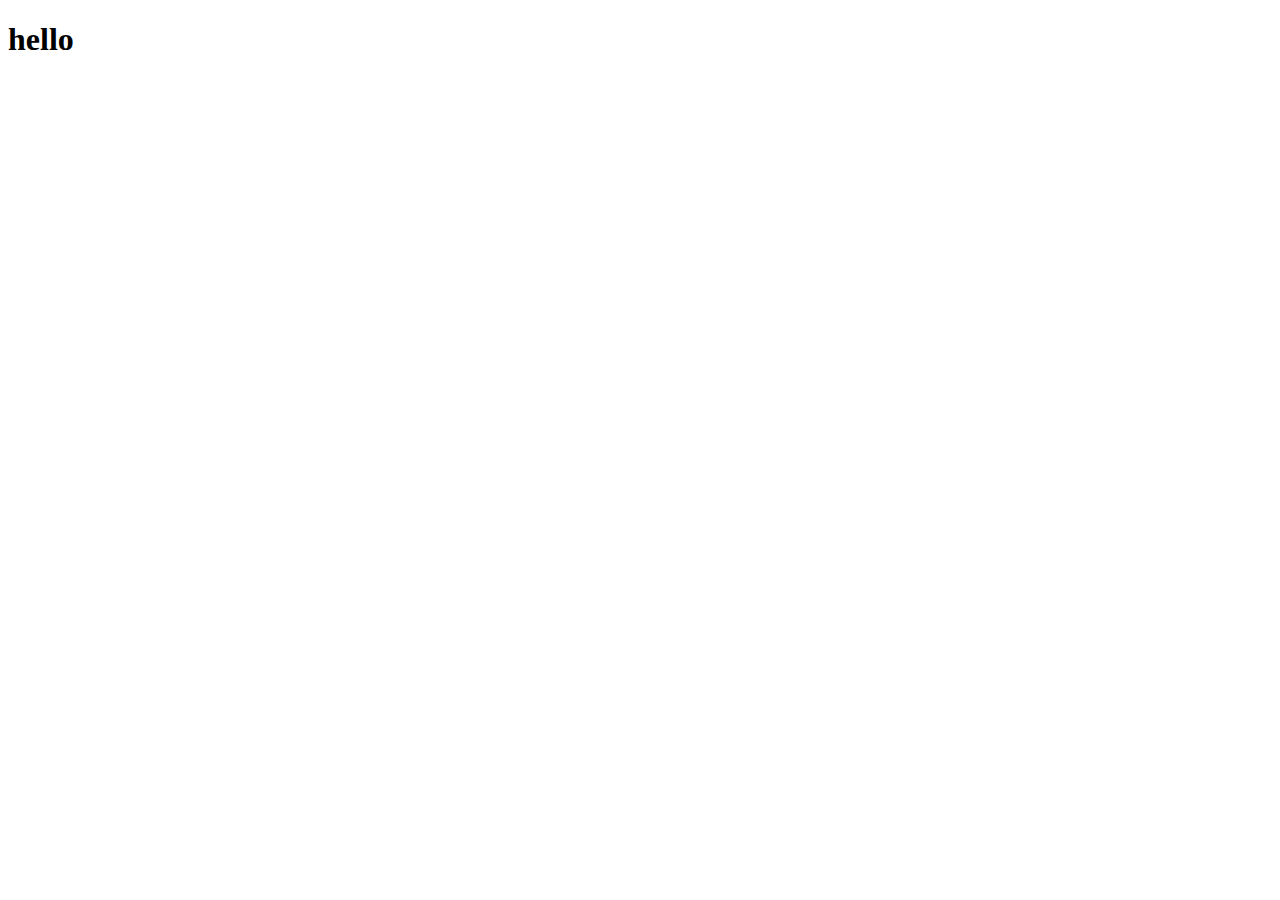
==== index.html @ 0a0ca062 "index html for assignment 1" ====
<!DOCTYPE html>
<html lang="en">
<head>
    <meta charset="UTF-8">
    <meta name="viewport" content="width=device-width, initial-scale=1.0">
    <title>Document</title>
</head>
<body>
    <h1>hello</h1>
</body>
</html>
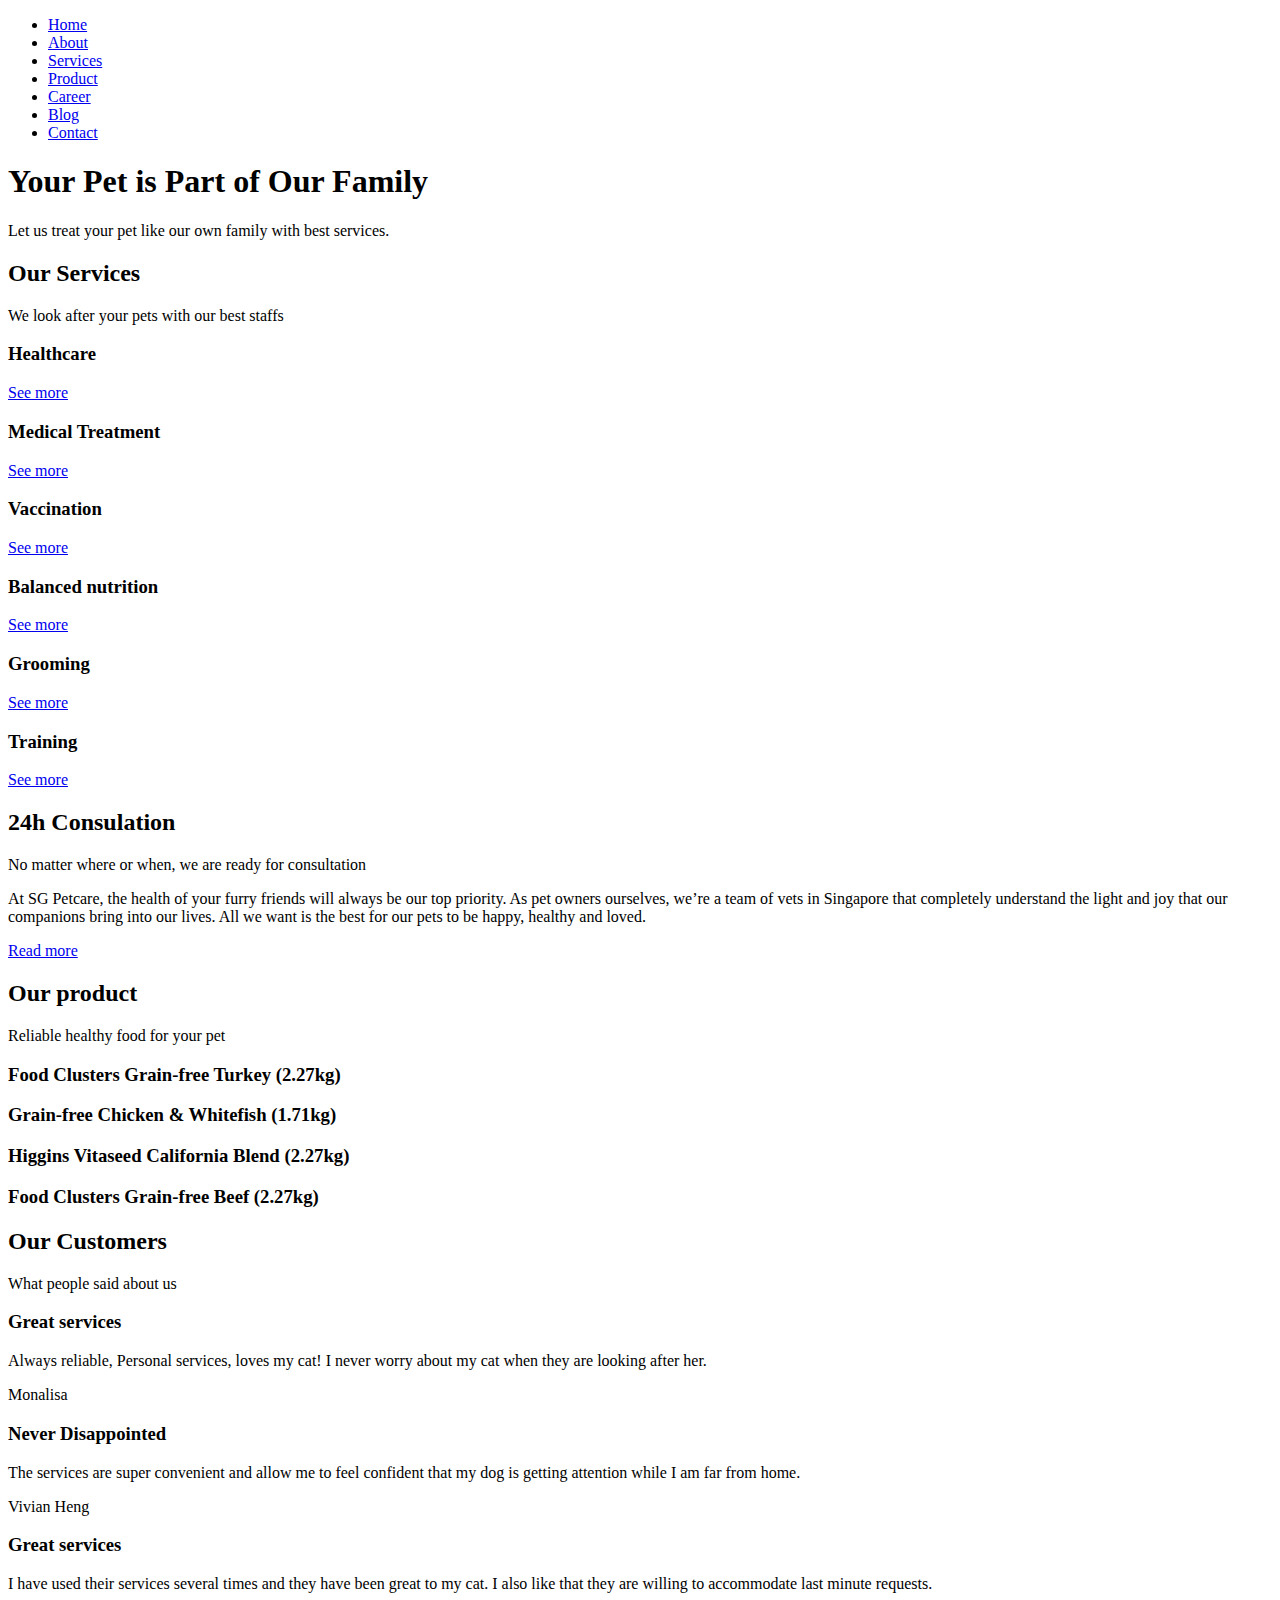
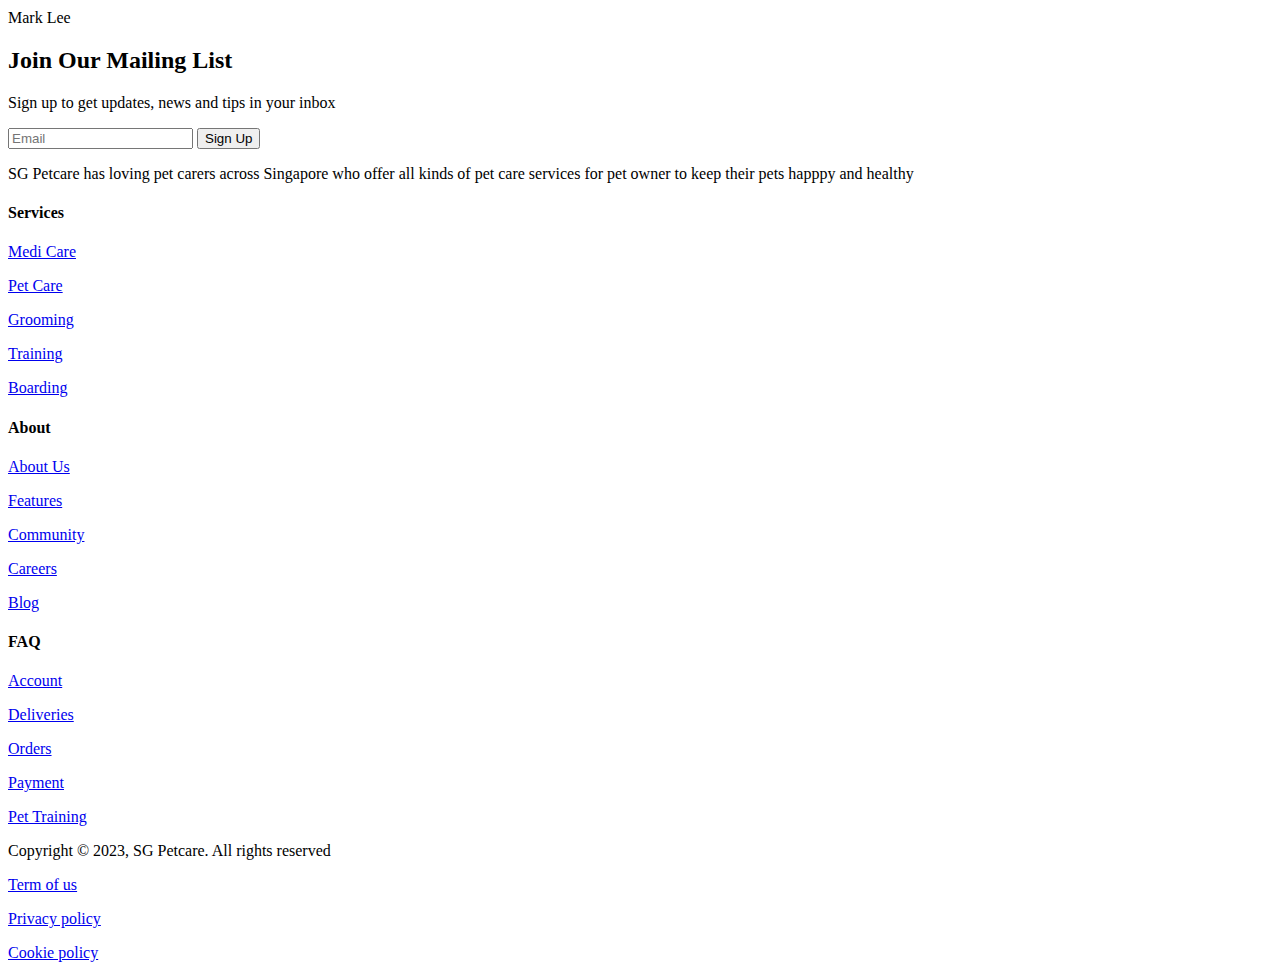
==== commit 3b0e594d: "update index page" ====
--- a/index.html
+++ b/index.html
@@ -4,8 +4,193 @@
     <meta charset="UTF-8">
     <meta name="viewport" content="width=device-width, initial-scale=1.0">
     <title>Document</title>
+    <link rel="stylesheet" href="style.css">
 </head>
 <body>
-    <h1>hello</h1>
+    <nav>
+        <ul>
+          <li><a href="index.html">Home</a></li>
+          <li><a href="#">About</a></li>
+          <li><a href="#">Services</a></li>
+          <li><a href="#">Product</a></li>
+          <li><a href="#">Career</a></li>
+          <li><a href="#">Blog</a></li>
+          <li><a href="#">Contact</a></li>
+        </ul>
+      </nav>
+
+      <!-- Banner Section -->
+      <section class="banner">
+        <h1>Your Pet is Part of Our Family</h1>
+        <p>Let us treat your pet like our own family with best services.</p>
+      </section>
+
+      <!-- Our Services section-->
+      <section class="services">
+        <div>
+            <h2>Our Services</h2>
+            <p>We look after your pets with our best staffs</p>
+        </div>
+
+        <div class="content">
+            <h3>Healthcare</h3>
+            <a href="#" class="button">See more</a>
+        </div>
+        <div class="content">
+            <h3>Medical Treatment</h3>
+            <a href="#" class="button">See more</a>
+        </div>
+        <div class="content">
+            <h3>Vaccination</h3>
+            <a href="#" class="button">See more</a>
+        </div>
+        <div class="content">
+            <h3>Balanced nutrition</h3>
+            <a href="#" class="button">See more</a>
+        </div>
+        <div class="content">
+            <h3>Grooming</h3>
+            <a href="#" class="button">See more</a>
+        </div>
+        <div class="content">
+            <h3>Training</h3>
+            <a href="#" class="button">See more</a>
+        </div>
+
+      </section>
+
+      <!-- 24h Consultation section -->
+      <section class="consultation">
+        <div>
+            <h2>24h Consulation</h2>
+            <p>No matter where or when, we are ready for consultation</p>
+            <p>At SG Petcare, the health of your furry friends will always 
+                be our top priority. As pet owners ourselves, we’re a team 
+                of vets in Singapore that completely understand the light 
+                and joy that our companions bring into our lives. All we 
+                want is the best for our pets to be happy, healthy and 
+                loved. 
+            </p>
+            <a href="#">Read more</a>
+        </div>
+        <div>
+            <!-- image -->
+        </div>
+
+      </section>
+
+      <!-- Our product section-->
+      <section class="product">
+        <div>
+            <h2>Our product</h2>
+            <p>Reliable healthy food for your pet</p>
+        </div>
+
+        <div class="content">
+            <h3>Food Clusters Grain-free Turkey (2.27kg)</h3>
+        </div>
+        <div class="content">
+            <h3>Grain-free Chicken & Whitefish (1.71kg)</h3>
+        </div>
+        <div class="content">
+            <h3>Higgins Vitaseed California Blend (2.27kg)</h3>
+        </div>
+        <div class="content">
+            <h3>Food Clusters Grain-free Beef (2.27kg)</h3>
+        </div>
+      </section>
+
+      <!-- our customer feedback section-->
+      <section class="customer">
+        <div>
+            <h2>Our Customers</h2>
+            <p>What people said about us</p>
+        </div>
+
+        <div class="content">
+            <h3>Great services</h3>
+            <p>
+                Always reliable, Personal services, loves my cat! I 
+                never worry about my cat when they are looking after 
+                her.
+            </p>
+            <p>Monalisa</p>
+        </div>
+        <div class="content">
+            <h3>Never Disappointed</h3>
+            <p>
+                The services are super convenient and allow me to feel 
+                confident that my dog is getting attention while I am 
+                far from home.
+            </p>
+            <p>Vivian Heng</p>
+        </div>
+        <div class="content">
+            <h3>Great services</h3>
+            <p>
+                I have used their services several times and they have 
+                been great to my cat. I also like that they are willing 
+                to accommodate last minute requests.
+            </p>
+            <p>Mark Lee</p>
+        </div>
+      </section>
+
+      <!-- join us section -->
+      <section class="joinus">
+        <h2>Join Our Mailing List</h2>
+        <p>Sign up to get updates, news and tips in your inbox</p>
+        <form action="">
+            <input type="email" id="email" name="email" placeholder="Email">
+            <input class="singup-btn" type="submit" value="Sign Up">
+        </form>
+      </section>
+
+
+      <!-- Footer -->
+      <footer>
+        <div>
+            <!-- logo img-->
+            <p>
+                SG Petcare has loving pet carers across Singapore who offer 
+                all kinds of pet care services for pet owner to keep their 
+                pets happpy and healthy
+            </p>
+        </div>
+
+        <div class="footer-menu">
+            <h4>Services</h4>
+            <p><a href="#">Medi Care</a></p>
+            <p><a href="#">Pet Care</a></p>
+            <p><a href="#">Grooming</a></p>
+            <p><a href="#">Training</a></p>
+            <p><a href="#">Boarding</a></p>
+        </div>
+        <div class="footer-menu">
+            <h4>About</h4>
+            <p><a href="#">About Us</a></p>
+            <p><a href="#">Features</a></p>
+            <p><a href="#">Community</a></p>
+            <p><a href="#">Careers</a></p>
+            <p><a href="#">Blog</a></p>
+        </div>
+        <div class="footer-menu">
+            <h4>FAQ</h4>
+            <p><a href="#">Account</a></p>
+            <p><a href="#">Deliveries</a></p>
+            <p><a href="#">Orders</a></p>
+            <p><a href="#">Payment</a></p>
+            <p><a href="#">Pet Training</a></p>
+        </div>
+
+        <div class="copyright">
+            <p>Copyright © 2023, SG Petcare. All rights reserved</p>
+            <div class="policy">
+              <p><a href="#">Term of us</a></p>
+              <p><a href="#">Privacy policy</a></p>
+              <p><a href="#">Cookie policy</a></p>
+            </div>
+          </div>
+      </footer>
 </body>
 </html>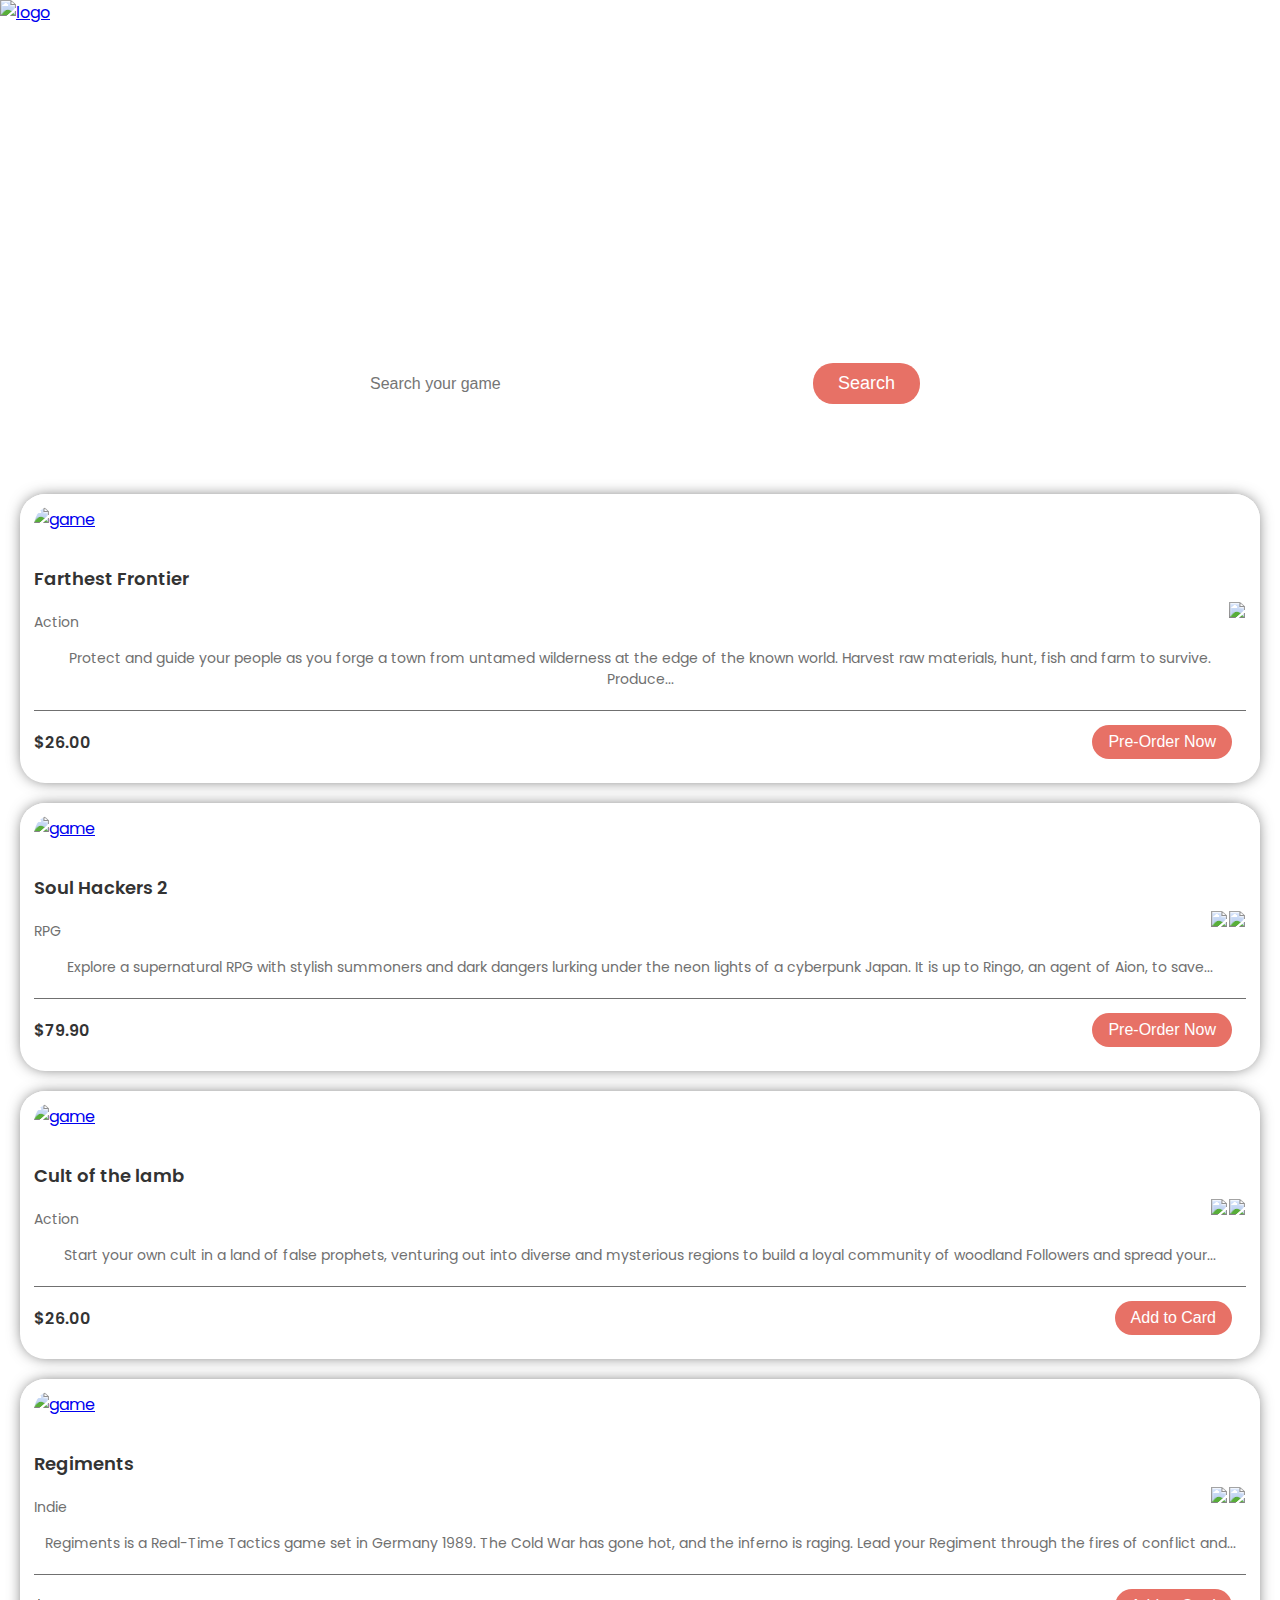
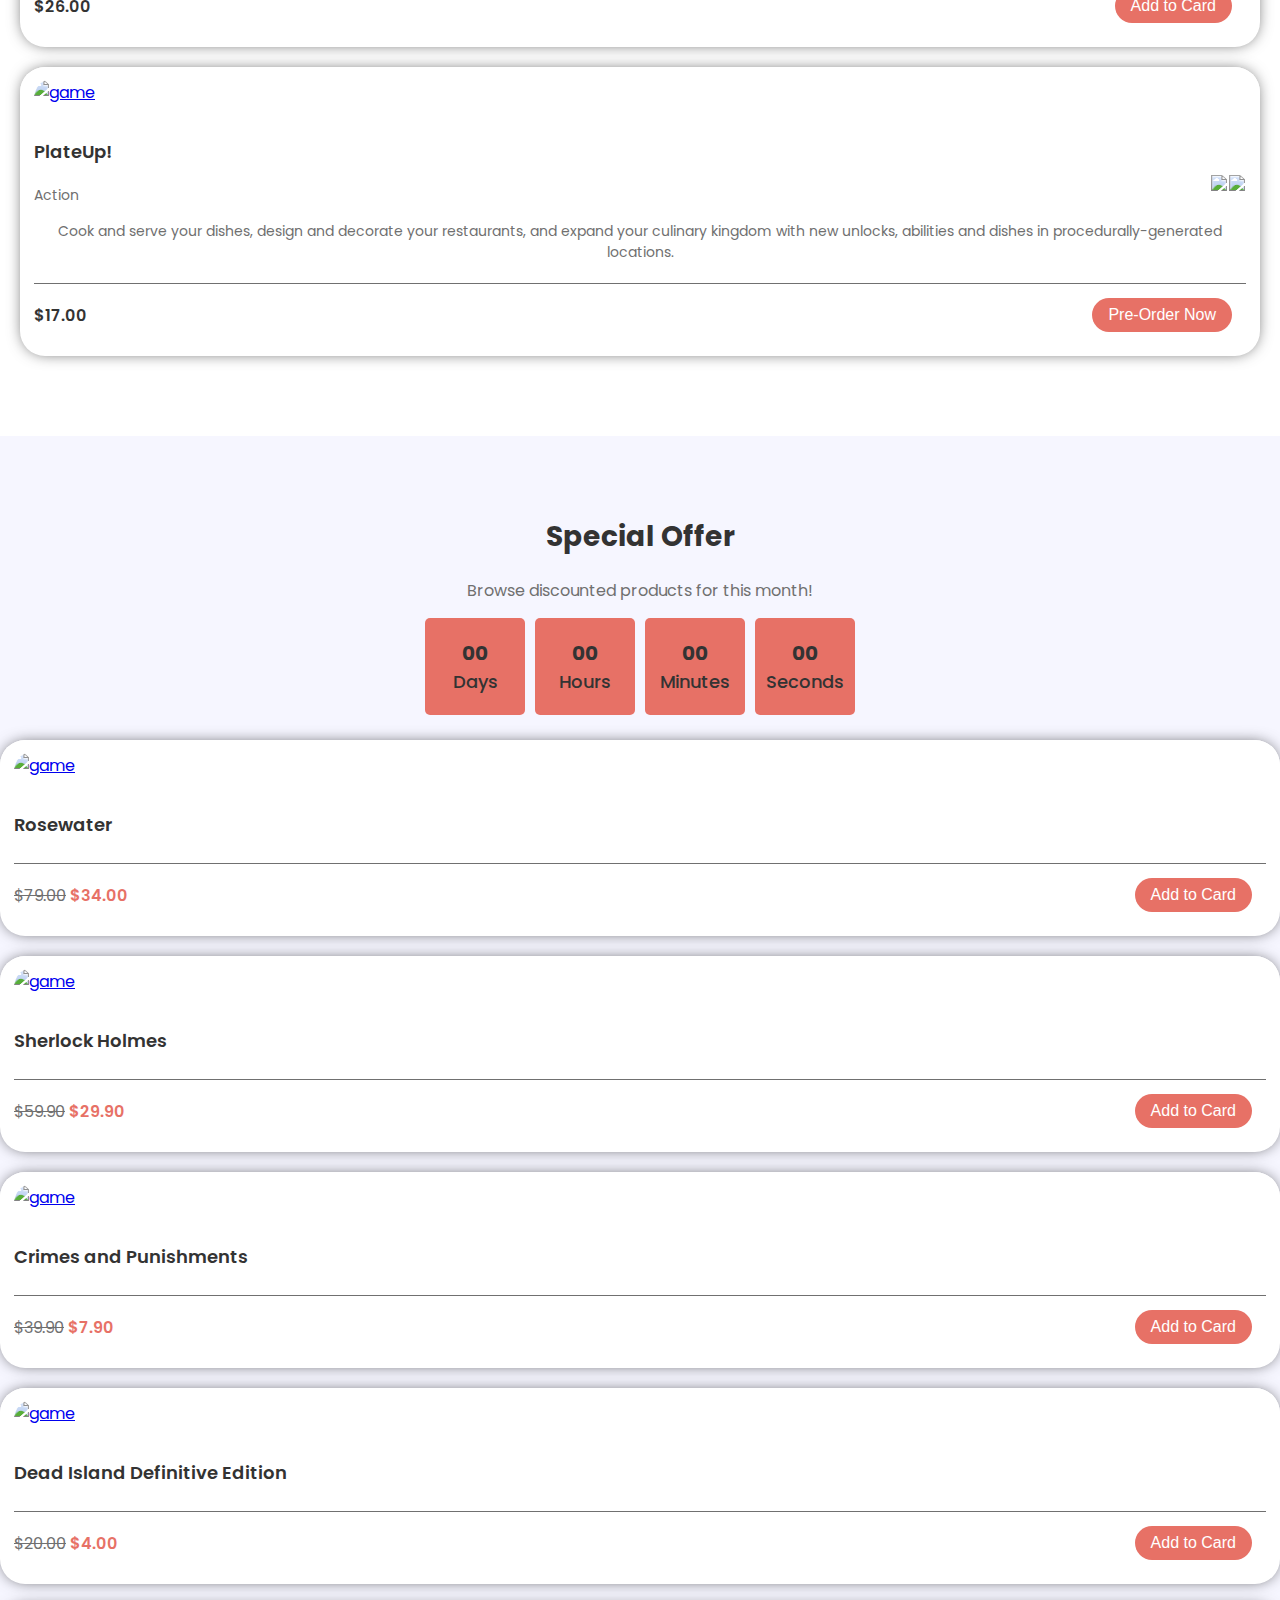
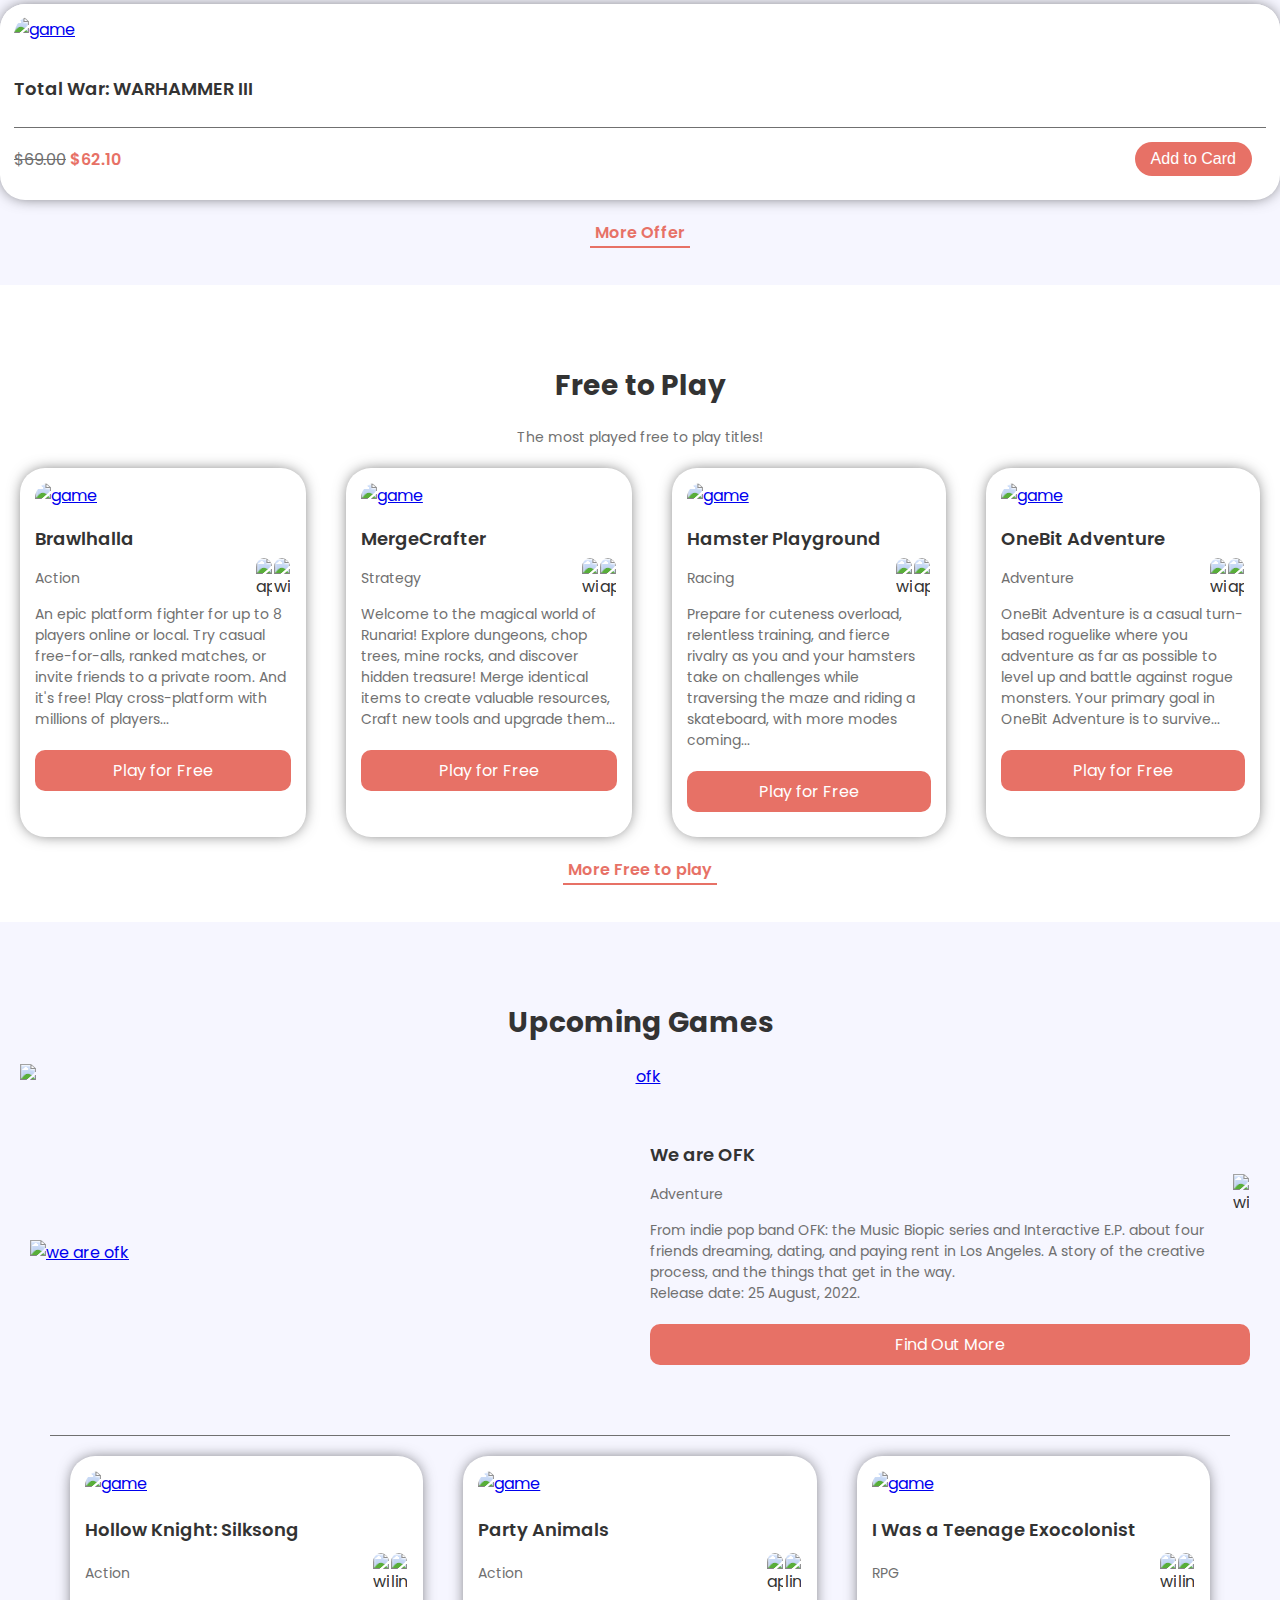
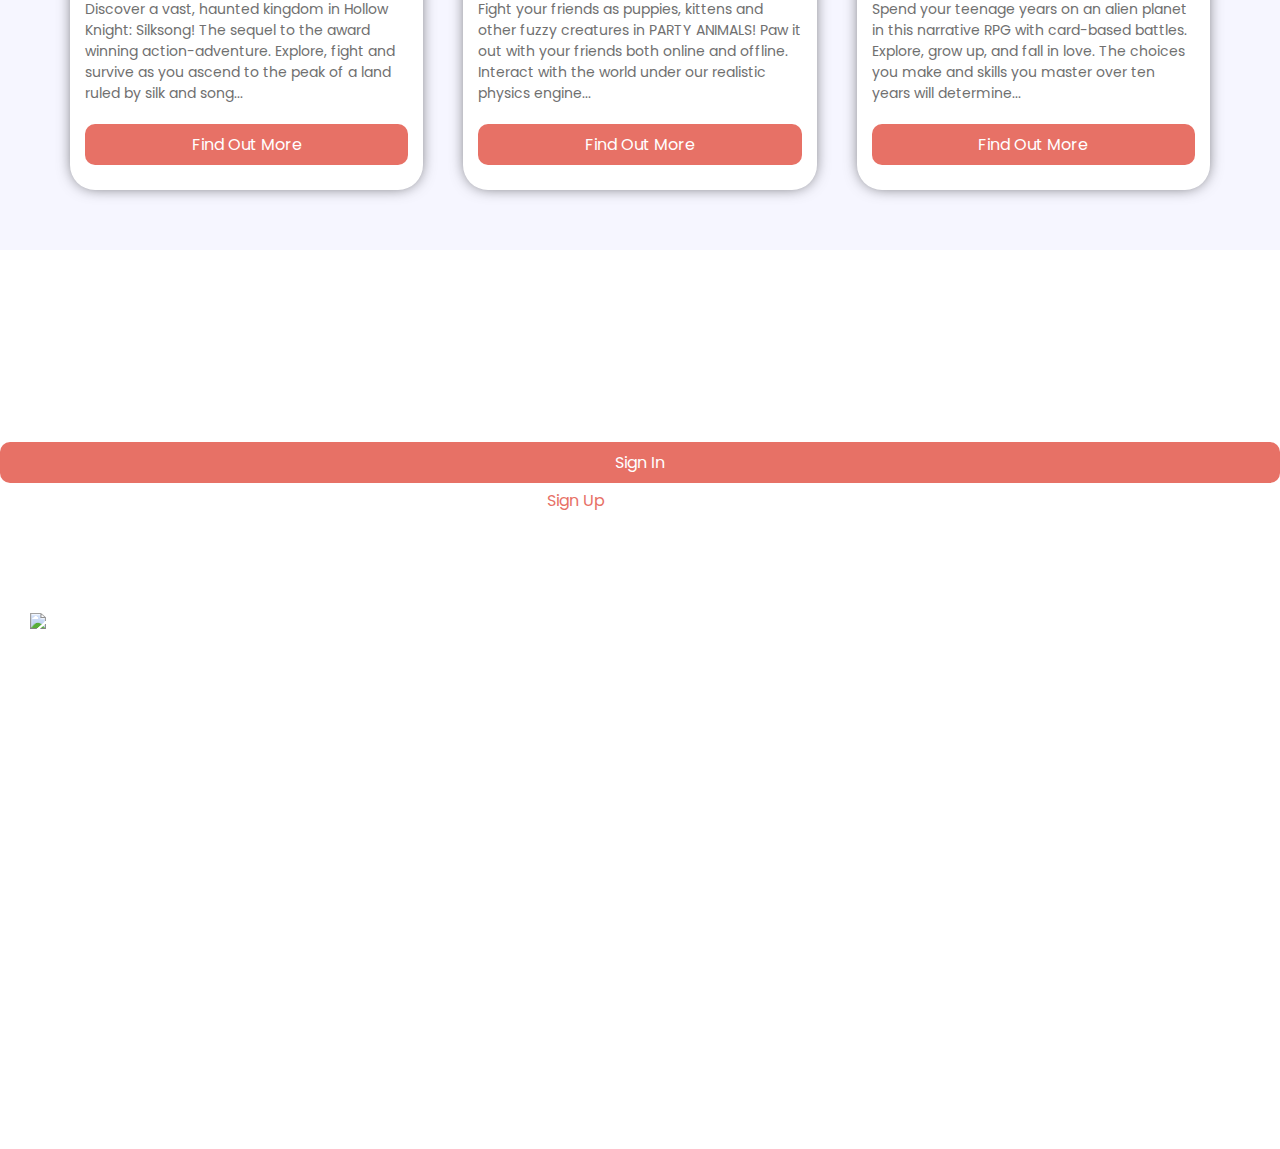
==== commit 39e900b9: "update index page and css" ====
--- a/index.html
+++ b/index.html
@@ -3,194 +3,750 @@
 <head>
     <meta charset="UTF-8">
     <meta name="viewport" content="width=device-width, initial-scale=1.0">
-    <title>Document</title>
-    <link rel="stylesheet" href="style.css">
+    <title>Gamezone</title>
+
+    <!-- Css link -->
+    <link rel="stylesheet" href="css/style.css">
+
+    <!-- FA-BRANDS -->
+    <link
+      rel="stylesheet"
+      href="https://cdnjs.cloudflare.com/ajax/libs/font-awesome/6.1.2/css/all.min.css"
+      integrity="sha512-1sCRPdkRXhBV2PBLUdRb4tMg1w2YPf37qatUFeS7zlBy7jJI8Lf4VHwWfZZfpXtYSLy85pkm9GaYVYMfw5BC1A=="
+      crossorigin="anonymous"
+      referrerpolicy="no-referrer"
+    />
+
+    <!--GOOGLE FONT-->
+    <link rel="preconnect" href="https://fonts.googleapis.com" />
+    <link rel="preconnect" href="https://fonts.gstatic.com" crossorigin />
+    <link
+      href="https://fonts.googleapis.com/css2?family=Poppins:wght@400;600&display=swap"
+      rel="stylesheet"
+    />
+
 </head>
 <body>
-    <nav>
-        <ul>
-          <li><a href="index.html">Home</a></li>
-          <li><a href="#">About</a></li>
-          <li><a href="#">Services</a></li>
-          <li><a href="#">Product</a></li>
-          <li><a href="#">Career</a></li>
-          <li><a href="#">Blog</a></li>
-          <li><a href="#">Contact</a></li>
-        </ul>
+    <header>
+      <nav class="navbar">
+        <div class="content">
+          <div class="logo">
+            <a href="index.html"
+              ><img src="images/logo/logo.png" alt="logo"/>
+            </a>
+          </div>
+          <ul class="menu-list">
+            <div class="icon cancel-btn">
+              <i class="fa fa-times"></i>
+            </div>
+            <li><a href="index.html">Home</a></li>
+            <li><a href="new.html">New & Noteworthy</a></li>
+            <li><a href="games.html">Games</a></li>
+            <li><a href="support.html">Support</a></li>
+            <li><a href="#" class="sign" id="sign">Sign In</a></li>
+          </ul>
+          <div class="icon menu-btn">
+            <i class="fa fa-bars"></i>
+          </div>
+        </div>
       </nav>
-
-      <!-- Banner Section -->
+    </header>
+
+    <main>
+      <!-- banner -->
       <section class="banner">
-        <h1>Your Pet is Part of Our Family</h1>
-        <p>Let us treat your pet like our own family with best services.</p>
+        <div class="banner-title">
+          <h1>What you would like to play?</h1>
+          <p>An online game store aims to make it easy for gamers.</p>
+          <p>Is always up to date in the world of gaming.</p>
+        </div>
+        <div class="search">
+          <form
+            action="https://www.google.com/search"
+            method="get"
+            class="search-bar"
+          >
+            <input
+              type="text"
+              name="search"
+              placeholder="Search your game"
+            /><button class="search-btn" type="submit">Search</button>
+          </form>
+        </div>
+
+        <!-- banner slider -->
+        <div class="slider">
+          <div class="slide-container swiper">
+            <div class="slide-content">
+              <div class="card-wrapper swiper-wrapper">
+                <!--slider1-->
+                <div class="card swiper-slide">
+                  <div class="image-content">
+                    <span class="overlay"></span>
+
+                    <div class="card-image">
+                      <a href="images/top/1.jpg"
+                        ><img
+                          src="images/top_saler/farthest.jpg"
+                          alt="game"
+                          class="card-img"
+                      /></a>
+                    </div>
+                  </div>
+
+                  <div class="card-content">
+                    <h2 class="name"><a href="#">Farthest Frontier</a></h2>
+                    <div class="description">
+                      <div class="categories">
+                        <p><a href="#">Action</a></p>
+                        <div class="system">
+                          <img src="images/system/windows.png" alt="windows" />
+                        </div>
+                      </div>
+
+                      <p>
+                        Protect and guide your people as you forge a town from
+                        untamed wilderness at the edge of the known world.
+                        Harvest raw materials, hunt, fish and farm to survive.
+                        Produce...
+                      </p>
+                    </div>
+                    <div class="price">
+                      <p>$26.00</p>
+                      <button class="button">Pre-Order Now</button>
+                    </div>
+                  </div>
+                </div>
+                <!--slider2-->
+                <div class="card swiper-slide">
+                  <div class="image-content">
+                    <span class="overlay"></span>
+
+                    <div class="card-image">
+                      <a href="images/top/2.jpg"
+                        ><img
+                          src="images/top_saler/soulhackers2.jpg"
+                          alt="game"
+                          class="card-img"
+                      /></a>
+                    </div>
+                  </div>
+
+                  <div class="card-content">
+                    <h2 class="name"><a href="#">Soul Hackers 2</a></h2>
+
+                    <div class="description">
+                      <div class="categories">
+                        <p><a href="#">RPG</a></p>
+                        <div class="system">
+                          <img src="images/system/windows.png" alt="windows" />
+                          <img src="images/system/linux.png" alt="linux" />
+                        </div>
+                      </div>
+
+                      <p>
+                        Explore a supernatural RPG with stylish summoners and
+                        dark dangers lurking under the neon lights of a
+                        cyberpunk Japan. It is up to Ringo, an agent of Aion, to
+                        save...
+                      </p>
+                    </div>
+                    <div class="price">
+                      <p>$79.90</p>
+                      <button class="button">Pre-Order Now</button>
+                    </div>
+                  </div>
+                </div>
+                <!--slider3-->
+                <div class="card swiper-slide">
+                  <div class="image-content">
+                    <span class="overlay"></span>
+
+                    <div class="card-image">
+                      <a href="images/top/3.jpg"
+                        ><img
+                          src="images/top_saler/cultofthelamb.jpg"
+                          alt="game"
+                          class="card-img"
+                      /></a>
+                    </div>
+                  </div>
+
+                  <div class="card-content">
+                    <h2 class="name"><a href="#">Cult of the lamb</a></h2>
+
+                    <div class="description">
+                      <div class="categories">
+                        <p><a href="#">Action</a></p>
+                        <div class="system">
+                          <img src="images/system/apple.png" alt="apple" />
+                          <img src="images/system/windows.png" alt="windows" />
+                        </div>
+                      </div>
+
+                      <p>
+                        Start your own cult in a land of false prophets,
+                        venturing out into diverse and mysterious regions to
+                        build a loyal community of woodland Followers and spread
+                        your...
+                      </p>
+                    </div>
+                    <div class="price">
+                      <p>$26.00</p>
+                      <button class="button">Add to Card</button>
+                    </div>
+                  </div>
+                </div>
+                <!--slider4-->
+                <div class="card swiper-slide">
+                  <div class="image-content">
+                    <span class="overlay"></span>
+
+                    <div class="card-image">
+                      <a href="images/top/4.jpg"
+                        ><img
+                          src="images/top_saler/regiments.jpg"
+                          alt="game"
+                          class="card-img"
+                      /></a>
+                    </div>
+                  </div>
+
+                  <div class="card-content">
+                    <h2 class="name"><a href="#">Regiments</a>R</h2>
+
+                    <div class="description">
+                      <div class="categories">
+                        <p><a href="#">Indie</a></p>
+                        <div class="system">
+                          <img src="images/system/windows.png" alt="windows" />
+                          <img src="images/system/linux.png" alt="linux" />
+                        </div>
+                      </div>
+
+                      <p>
+                        Regiments is a Real-Time Tactics game set in Germany
+                        1989. The Cold War has gone hot, and the inferno is
+                        raging. Lead your Regiment through the fires of conflict
+                        and...
+                      </p>
+                    </div>
+                    <div class="price">
+                      <p>$26.00</p>
+                      <button class="button">Add to Card</button>
+                    </div>
+                  </div>
+                </div>
+                <!--slider5-->
+                <div class="card swiper-slide">
+                  <div class="image-content">
+                    <span class="overlay"></span>
+
+                    <div class="card-image">
+                      <a href="images/top/5.jpg"
+                        ><img
+                          src="images/top_saler/plateup.jpg"
+                          alt="game"
+                          class="card-img"
+                      /></a>
+                    </div>
+                  </div>
+
+                  <div class="card-content">
+                    <h2 class="name"><a href="#">PlateUp!</a></h2>
+
+                    <div class="description">
+                      <div class="categories">
+                        <p><a href="#">Action</a></p>
+                        <div class="system">
+                          <img src="images/system/apple.png" alt="apple" />
+                          <img src="images/system/windows.png" alt="windows" />
+                        </div>
+                      </div>
+
+                      <p>
+                        Cook and serve your dishes, design and decorate your
+                        restaurants, and expand your culinary kingdom with new
+                        unlocks, abilities and dishes in procedurally-generated
+                        locations.
+                      </p>
+                    </div>
+                    <div class="price">
+                      <p>$17.00</p>
+                      <button class="button">Pre-Order Now</button>
+                    </div>
+                  </div>
+                </div>
+              </div>
+            </div>
+            <div class="swiper-pagination"></div>
+          </div>
+        </div>
       </section>
-
-      <!-- Our Services section-->
-      <section class="services">
-        <div>
-            <h2>Our Services</h2>
-            <p>We look after your pets with our best staffs</p>
-        </div>
-
-        <div class="content">
-            <h3>Healthcare</h3>
-            <a href="#" class="button">See more</a>
-        </div>
-        <div class="content">
-            <h3>Medical Treatment</h3>
-            <a href="#" class="button">See more</a>
-        </div>
-        <div class="content">
-            <h3>Vaccination</h3>
-            <a href="#" class="button">See more</a>
-        </div>
-        <div class="content">
-            <h3>Balanced nutrition</h3>
-            <a href="#" class="button">See more</a>
-        </div>
-        <div class="content">
-            <h3>Grooming</h3>
-            <a href="#" class="button">See more</a>
-        </div>
-        <div class="content">
-            <h3>Training</h3>
-            <a href="#" class="button">See more</a>
-        </div>
-
+      <!-- offer section -->
+      <section class="offer">
+        <div class="offer-title">
+          <h2>Special Offer</h2>
+          <p>Browse discounted products for this month!</p>
+        </div>
+
+        <!--countdown-->
+        <div class="countdown-timer">
+          <div class="timer-item">
+            <div class="days">
+              <h3>00</h3>
+              <span>Days</span>
+            </div>
+          </div>
+          <div class="timer-item">
+            <div class="hours">
+              <h3>00</h3>
+              <span>Hours</span>
+            </div>
+          </div>
+          <div class="timer-item">
+            <div class="minutes">
+              <h3>00</h3>
+              <span>Minutes</span>
+            </div>
+          </div>
+          <div class="timer-item">
+            <div class="seconds">
+              <h3>00</h3>
+              <span>Seconds</span>
+            </div>
+          </div>
+        </div>
+
+        <!-- offer slider -->
+        <div class="offer-slider">
+          <div class="slide-container swiper">
+            <div class="slide-content">
+              <div class="card-wrapper swiper-wrapper">
+                <!--card1-->
+                <div class="card swiper-slide">
+                  <div class="image-content">
+                    <span class="overlay"></span>
+
+                    <div class="card-image">
+                      <a href="images/offer/rosewater.jpg"
+                        ><img
+                          src="images/offer/rosewater.jpg"
+                          alt="game"
+                          class="card-img"
+                      /></a>
+                    </div>
+                  </div>
+
+                  <div class="card-content">
+                    <h2 class="name">
+                      <a href="#">Rosewater</a>
+                    </h2>
+
+                    <div class="price">
+                      <p class="offer-p"><a>$79.00</a> $34.00</p>
+                      <button class="button">Add to Card</button>
+                    </div>
+                  </div>
+                </div>
+                <!-- offer card 2 -->
+                <div class="card swiper-slide">
+                  <div class="image-content">
+                    <span class="overlay"></span>
+
+                    <div class="card-image">
+                      <a href="images/offer/theawakened.jpg"
+                        ><img
+                          src="images/offer/theawakened.jpg"
+                          alt="game"
+                          class="card-img"
+                      /></a>
+                    </div>
+                  </div>
+
+                  <div class="card-content">
+                    <h2 class="name"><a href="#">Sherlock Holmes</a></h2>
+
+                    <div class="price">
+                      <p class="offer-p"><a>$59.90</a> $29.90</p>
+                      <button class="button">Add to Card</button>
+                    </div>
+                  </div>
+                </div>
+
+                <!--card3-->
+                <div class="card swiper-slide">
+                  <div class="image-content">
+                    <span class="overlay"></span>
+
+                    <div class="card-image">
+                      <a href="images/offer/crimes.jpg"
+                        ><img
+                          src="images/offer/crimes.jpg"
+                          alt="game"
+                          class="card-img"
+                      /></a>
+                    </div>
+                  </div>
+
+                  <div class="card-content">
+                    <h2 class="name"><a href="#">Crimes and Punishments</a></h2>
+
+                    <div class="price">
+                      <p class="offer-p"><a>$39.90</a> $7.90</p>
+                      <button class="button">Add to Card</button>
+                    </div>
+                  </div>
+                </div>
+                <!--card4-->
+                <div class="card swiper-slide">
+                  <div class="image-content">
+                    <span class="overlay"></span>
+
+                    <div class="card-image">
+                      <a href="images/offer/deadisland.jpg"
+                        ><img
+                          src="images/offer/deadisland.jpg"
+                          alt="game"
+                          class="card-img"
+                      /></a>
+                    </div>
+                  </div>
+
+                  <div class="card-content">
+                    <h2 class="name">
+                      <a href="#">Dead Island Definitive Edition</a>
+                    </h2>
+
+                    <div class="price">
+                      <p class="offer-p"><a>$20.00</a> $4.00</p>
+                      <button class="button">Add to Card</button>
+                    </div>
+                  </div>
+                </div>
+                <!--card5-->
+                <div class="card swiper-slide">
+                  <div class="image-content">
+                    <span class="overlay"></span>
+
+                    <div class="card-image">
+                      <a href="images/offer/warhammer.jpg"
+                        ><img
+                          src="images/offer/warhammer.jpg"
+                          alt="game"
+                          class="card-img"
+                      /></a>
+                    </div>
+                  </div>
+
+                  <div class="card-content">
+                    <h2 class="name">
+                      <a href="#">Total War: WARHAMMER III</a>
+                    </h2>
+
+                    <div class="price">
+                      <p class="offer-p"><a>$69.00</a> $62.10</p>
+                      <button class="button">Add to Card</button>
+                    </div>
+                  </div>
+                </div>
+              </div>
+              <div class="swiper-navBtn swiper-button-next"></div>
+              <div class="swiper-navBtn swiper-button-prev"></div>
+            </div>
+          </div>
+        </div>
+
+        <div class="more">
+          <a href="#">More Offer</a>
+        </div>
       </section>
 
-      <!-- 24h Consultation section -->
-      <section class="consultation">
-        <div>
-            <h2>24h Consulation</h2>
-            <p>No matter where or when, we are ready for consultation</p>
-            <p>At SG Petcare, the health of your furry friends will always 
-                be our top priority. As pet owners ourselves, we’re a team 
-                of vets in Singapore that completely understand the light 
-                and joy that our companions bring into our lives. All we 
-                want is the best for our pets to be happy, healthy and 
-                loved. 
+      <!-- free section -->
+      <section class="free">
+        <div class="free-title">
+          <h2>Free to Play</h2>
+          <p>The most played free to play titles!</p>
+        </div>
+        <div class="free-r">
+          <div class="free-row">
+            <!-- free col1 -->
+            <div class="free-col">
+              <a href="images/free_games/brawlhalla.jpg"
+                ><img src="images/free_games/brawlhalla.jpg" alt="game"
+              /></a>
+              <h3 class="name"><a href="#">Brawlhalla</a></h3>
+              <div class="categories">
+                <p><a href="#">Action</a></p>
+                <div class="system">
+                  <img src="images/system/apple.png" alt="apple" />
+                  <img src="images/system/windows.png" alt="windows" />
+                </div>
+              </div>
+              <p class="space">
+                An epic platform fighter for up to 8 players online or local.
+                Try casual free-for-alls, ranked matches, or invite friends to a
+                private room. And it's free! Play cross-platform with millions
+                of players...
+              </p>
+              <a href="#" class="action-btn">Play for Free</a>
+            </div>
+            <!-- free col2 -->
+            <div class="free-col">
+              <a href="images/free_games/mergecrafter.jpg"
+                ><img src="images/free_games/mergecrafter.jpg" alt="game"
+              /></a>
+              <h3 class="name"><a href="#">MergeCrafter</a></h3>
+              <div class="categories">
+                <p><a href="#">Strategy</a></p>
+                <div class="system">
+                  <img src="images/system/windows.png" alt="windows" />
+                  <img src="images/system/apple.png" alt="apple" />
+                </div>
+              </div>
+              <p class="space">
+                Welcome to the magical world of Runaria! Explore dungeons, chop
+                trees, mine rocks, and discover hidden treasure! Merge identical
+                items to create valuable resources, Craft new tools and upgrade
+                them...
+              </p>
+              <a href="#" class="action-btn">Play for Free</a>
+            </div>
+          </div>
+          <div class="free-row">
+            <!-- free col3 -->
+            <div class="free-col">
+              <a href="images/free_games/hamster.jpg"
+                ><img src="images/free_games/hamster.jpg" alt="game"
+              /></a>
+
+              <h3 class="name"><a href="#">Hamster Playground</a></h3>
+              <div class="categories">
+                <p><a href="#">Racing</a></p>
+                <div class="system">
+                  <img src="images/system/windows.png" alt="windows" />
+                  <img src="images/system/apple.png" alt="apple" />
+                </div>
+              </div>
+              <p class="space">
+                Prepare for cuteness overload, relentless training, and fierce
+                rivalry as you and your hamsters take on challenges while
+                traversing the maze and riding a skateboard, with more modes
+                coming...
+              </p>
+              <a href="#" class="action-btn">Play for Free</a>
+            </div>
+            <!-- free col4 -->
+            <div class="free-col">
+              <a href="images/free_games/onebit.jpg"
+                ><img src="images/free_games/onebit.jpg" alt="game"
+              /></a>
+              <h3 class="name"><a href="#">OneBit Adventure</a></h3>
+              <div class="categories">
+                <p><a href="#">Adventure</a></p>
+                <div class="system">
+                  <img src="images/system/windows.png" alt="windows" />
+                  <img src="images/system/apple.png" alt="apple" />
+                </div>
+              </div>
+              <p class="space">
+                OneBit Adventure is a casual turn-based roguelike where you
+                adventure as far as possible to level up and battle against
+                rogue monsters. Your primary goal in OneBit Adventure is to
+                survive...
+              </p>
+              <a href="#" class="action-btn">Play for Free</a>
+            </div>
+          </div>
+        </div>
+        <div class="more">
+          <a href="#">More Free to play</a>
+        </div>
+      </section>
+
+      <!-- upcoming -->
+      <section class="upcoming">
+        <div class="upcoming-title">
+          <h2>Upcoming Games</h2>
+          <a href="images/upcoming_games/ofk.jpg"
+            ><img src="images/upcoming_games/ofk.jpg" alt="ofk"
+          /></a>
+        </div>
+
+        <div class="ofk">
+          <div class="ofk-img">
+            <a href="images/upcoming_games/weareofk.jpeg"
+              ><img src="images/upcoming_games/weareofk.jpeg" alt="we are ofk"
+            /></a>
+          </div>
+          <div class="ofk-content">
+            <h3 class="name"><a href="#">We are OFK</a></h3>
+            <div class="categories">
+              <p><a href="#">Adventure</a></p>
+              <div class="system">
+                <img src="images/system/windows.png" alt="windows" />
+              </div>
+            </div>
+            <p>
+              From indie pop band OFK: the Music Biopic series and Interactive
+              E.P. about four friends dreaming, dating, and paying rent in Los
+              Angeles. A story of the creative process, and the things that get
+              in the way.
             </p>
-            <a href="#">Read more</a>
-        </div>
-        <div>
-            <!-- image -->
-        </div>
-
+            <p class="space">Release date: 25 August, 2022.</p>
+            <a href="#" class="action-btn">Find Out More</a>
+          </div>
+        </div>
+        <!-- upcoming games -->
+        <div class="upcoming-row">
+          <!-- upcoming col1 -->
+          <div class="upcoming-col">
+            <a href="images/upcoming_games/silksong.jpeg"
+              ><img src="images/upcoming_games/silksong.jpeg" alt="game"
+            /></a>
+            <h2 class="name"><a href="#">Hollow Knight: Silksong</a></h2>
+            <div class="categories">
+              <p><a href="#">Action</a></p>
+              <div class="system">
+                <img src="images/system/windows.png" alt="windows" />
+                <img src="images/system/linux.png" alt="linux" />
+              </div>
+            </div>
+            <p class="space">
+              Discover a vast, haunted kingdom in Hollow Knight: Silksong! The
+              sequel to the award winning action-adventure. Explore, fight and
+              survive as you ascend to the peak of a land ruled by silk and
+              song...
+            </p>
+            <a href="#" class="action-btn">Find Out More</a>
+          </div>
+          <!-- upcoming col2 -->
+          <div class="upcoming-col">
+            <a href="images/upcoming_games/partyanimals.jpeg"
+              ><img src="images/upcoming_games/partyanimals.jpeg" alt="game"
+            /></a>
+
+            <h2 class="name"><a href="#">Party Animals</a></h2>
+            <div class="categories">
+              <p><a href="#">Action</a></p>
+              <div class="system">
+                <img src="images/system/apple.png" alt="apple" />
+                <img src="images/system/linux.png" alt="linux" />
+              </div>
+            </div>
+            <p class="space">
+              Fight your friends as puppies, kittens and other fuzzy creatures
+              in PARTY ANIMALS! Paw it out with your friends both online and
+              offline. Interact with the world under our realistic physics
+              engine...
+            </p>
+            <a href="#" class="action-btn">Find Out More</a>
+          </div>
+          <!-- upcoming col3 -->
+          <div class="upcoming-col">
+            <a href="images/upcoming_games/exocolonist.jpeg"
+              ><img src="images/upcoming_games/exocolonist.jpeg" alt="game"
+            /></a>
+
+            <h2 class="name"><a href="#">I Was a Teenage Exocolonist</a></h2>
+            <div class="categories">
+              <p><a href="#">RPG</a></p>
+              <div class="system">
+                <img src="images/system/windows.png" alt="windows" />
+                <img src="images/system/linux.png" alt="linux" />
+              </div>
+            </div>
+            <p class="space">
+              Spend your teenage years on an alien planet in this narrative RPG
+              with card-based battles. Explore, grow up, and fall in love. The
+              choices you make and skills you master over ten years will
+              determine...
+            </p>
+            <a href="#" class="action-btn">Find Out More</a>
+          </div>
+        </div>
       </section>
 
-      <!-- Our product section-->
-      <section class="product">
-        <div>
-            <h2>Our product</h2>
-            <p>Reliable healthy food for your pet</p>
-        </div>
-
-        <div class="content">
-            <h3>Food Clusters Grain-free Turkey (2.27kg)</h3>
-        </div>
-        <div class="content">
-            <h3>Grain-free Chicken & Whitefish (1.71kg)</h3>
-        </div>
-        <div class="content">
-            <h3>Higgins Vitaseed California Blend (2.27kg)</h3>
-        </div>
-        <div class="content">
-            <h3>Food Clusters Grain-free Beef (2.27kg)</h3>
-        </div>
+      <!-- join us section -->
+      <section class="join">
+        <h2>Looking for Recommendation?</h2>
+        <p class="space">Sign in to view personalized recommendation</p>
+        <a href="#" class="action-btn">Sign In</a>
+        <p class="space-top">
+          or <a href="#" class="link">Sign Up</a> and join us for free
+        </p>
       </section>
-
-      <!-- our customer feedback section-->
-      <section class="customer">
-        <div>
-            <h2>Our Customers</h2>
-            <p>What people said about us</p>
-        </div>
-
-        <div class="content">
-            <h3>Great services</h3>
-            <p>
-                Always reliable, Personal services, loves my cat! I 
-                never worry about my cat when they are looking after 
-                her.
-            </p>
-            <p>Monalisa</p>
-        </div>
-        <div class="content">
-            <h3>Never Disappointed</h3>
-            <p>
-                The services are super convenient and allow me to feel 
-                confident that my dog is getting attention while I am 
-                far from home.
-            </p>
-            <p>Vivian Heng</p>
-        </div>
-        <div class="content">
-            <h3>Great services</h3>
-            <p>
-                I have used their services several times and they have 
-                been great to my cat. I also like that they are willing 
-                to accommodate last minute requests.
-            </p>
-            <p>Mark Lee</p>
-        </div>
-      </section>
-
-      <!-- join us section -->
-      <section class="joinus">
-        <h2>Join Our Mailing List</h2>
-        <p>Sign up to get updates, news and tips in your inbox</p>
-        <form action="">
-            <input type="email" id="email" name="email" placeholder="Email">
-            <input class="singup-btn" type="submit" value="Sign Up">
-        </form>
-      </section>
-
-
-      <!-- Footer -->
-      <footer>
-        <div>
-            <!-- logo img-->
-            <p>
-                SG Petcare has loving pet carers across Singapore who offer 
-                all kinds of pet care services for pet owner to keep their 
-                pets happpy and healthy
-            </p>
-        </div>
-
-        <div class="footer-menu">
-            <h4>Services</h4>
-            <p><a href="#">Medi Care</a></p>
-            <p><a href="#">Pet Care</a></p>
-            <p><a href="#">Grooming</a></p>
-            <p><a href="#">Training</a></p>
-            <p><a href="#">Boarding</a></p>
-        </div>
-        <div class="footer-menu">
-            <h4>About</h4>
-            <p><a href="#">About Us</a></p>
-            <p><a href="#">Features</a></p>
-            <p><a href="#">Community</a></p>
-            <p><a href="#">Careers</a></p>
-            <p><a href="#">Blog</a></p>
-        </div>
-        <div class="footer-menu">
-            <h4>FAQ</h4>
-            <p><a href="#">Account</a></p>
-            <p><a href="#">Deliveries</a></p>
-            <p><a href="#">Orders</a></p>
-            <p><a href="#">Payment</a></p>
-            <p><a href="#">Pet Training</a></p>
-        </div>
-
-        <div class="copyright">
-            <p>Copyright © 2023, SG Petcare. All rights reserved</p>
-            <div class="policy">
-              <p><a href="#">Term of us</a></p>
-              <p><a href="#">Privacy policy</a></p>
-              <p><a href="#">Cookie policy</a></p>
-            </div>
-          </div>
-      </footer>
-</body>
+    </main>
+    <footer>
+      <div class="footer-row">
+        <div class="footer-col footer-logo">
+          <div class="footer-l">
+            <a href="index.html"
+              ><img src="images/logo/footer_logo.png" alt="logo"
+            /></a>
+          </div>
+
+          <p>
+            An online game store aims to make it wasy for gamers. Is always up
+            to date in the world of gaming.
+          </p>
+          <div class="social">
+            <a href="#"><i class="fa-brands fa-square-facebook"></i></a>
+            <a href="#"><i class="fa-brands fa-square-instagram"></i></a>
+            <a href="#"><i class="fa-brands fa-square-twitter"></i></a>
+          </div>
+        </div>
+        <div class="footer-col footer-nav">
+          <div class="footer-navbar">
+            <h4>Company</h4>
+            <nav>
+              <ul>
+                <li><a href="#">About Us</a></li>
+                <li><a href="#">Blog</a></li>
+                <li><a href="#">Our Partners</a></li>
+                <li><a href="#">Work With Us</a></li>
+              </ul>
+            </nav>
+          </div>
+
+          <div class="footer-navbar">
+            <h4>Game Categories</h4>
+            <nav>
+              <ul>
+                <li><a href="#">Action</a></li>
+                <li><a href="#">Adventure</a></li>
+                <li><a href="#">Role-Playing</a></li>
+                <li><a href="#">Simulation</a></li>
+                <li><a href="#">Strategy</a></li>
+                <li><a href="#">Sports & Racing</a></li>
+              </ul>
+            </nav>
+          </div>
+
+          <div class="footer-navbar">
+            <h4>Help & Support</h4>
+            <nav>
+              <ul>
+                <li><a href="#">My Account</a></li>
+                <li><a href="#">Help Center</a></li>
+                <li><a href="#">Contact Us</a></li>
+                <li><a href="#">FAQs</a></li>
+              </ul>
+            </nav>
+          </div>
+        </div>
+      </div>
+      <div class="copyright">
+        <p>Copyright © 2022, Gamezone. All rights reserved</p>
+        <div class="policy">
+          <p><a href="#">Term of us</a></p>
+          <p><a href="#">Privacy policy</a></p>
+          <p><a href="#">Cookie policy</a></p>
+        </div>
+      </div>
+    </footer>
+    <!-- Swiper JS -->
+    <script src="js/swiper-bundle.min.js"></script>
+    <script src="js/script.js"></script>
+  </body>
 </html>--- a/css/style.css
+++ b/css/style.css
@@ -0,0 +1,699 @@
+* {
+    margin: 0;
+    padding: 0;
+    box-sizing: border-box;
+}
+  
+img {
+    width: 100%;
+    display: block;
+}
+
+body {
+    color: #333333;
+    font-family: "Poppins", sans-serif;
+}
+  
+body.disabled {
+    overflow: hidden;
+}
+  
+h1 {
+    font-size: 32px;
+    font-weight: 600;
+    padding-bottom: 10px;
+    text-align: center;
+}
+  
+h2 {
+    font-size: 28px;
+}
+  
+h3 {
+    font-size: 20px;
+}
+  
+p {
+    font-size: 16px;
+    color: #707070;
+}
+
+.logo{
+    width: 70px;
+}
+
+/* Mobile view */
+
+/* Navbar */
+/*.navbar{
+    position: fixed;
+    width: 100%;
+    z-index: 2;
+    padding: 15px 20px;
+    transition: all 0.3s ease;
+}*/
+
+
+.navbar .content{
+    display: flex;
+    align-items: center;
+    justify-content: space-between;
+}
+
+.menu-list li{
+    list-style: none; /* remove list dot*/
+}
+
+.menu-list li a {
+    color: #fff;
+    font-size: 18px;
+    font-weight: 500; /* change font weight */
+    text-decoration: none; /* remove underline*/
+    transition: all 0.3s ease;  /* hover transition for 0.3s */
+}
+
+.menu-list li a:hover{
+    color: #e77166; 
+}
+
+/* style icon button for burger menu and cancle btn */
+.icon{
+    color: #fff;
+    font-size: 25px;
+    cursor: pointer; /* change the mouse cursor when hovering over an element */
+}
+
+.icon:hover {
+    color: #e77166;
+}
+
+/* position cancel icon absolute and set the top and right */
+.menu-list .cancel-btn{
+    position: absolute;
+    right: 35px;
+    top: 25px;
+}
+
+/* hide the icons wait for javascript to style */
+.icon {
+    display: none;
+}
+
+.navbar .menu-list{
+    position: fixed;
+    transform: translateX(100%);
+    top: 0;
+    display: block;
+    text-align: center;
+    background-color: rgba(0, 0, 0, 0.5); /* background color with 50% transparent */
+    backdrop-filter: blur(5px); /* set background color to blur */
+    transition: all 0.3s ease; /* Set transition time */
+    inset: 0 0 0 30%; /* set the space that burger menu takes */
+    padding-top: 100px; 
+}
+
+/* show the menu */
+.navbar.show .menu-list{
+    transform: translateX(0%);
+}
+
+.navbar .menu-list li {
+    margin-top: 35px;
+    padding: 5px;
+}
+
+.sign{
+    border: 1px solid #fff;
+    padding: 10px 20px;
+    border-radius: 25px;
+}
+
+.sign:hover{
+    border: 1px solid #e77166;
+}
+
+/* index page banner */
+.banner {
+    padding: 0 20px;
+    background: url("../images/banner/banner.jpg") no-repeat; /* Add background image with no repeat*/
+    background-size: cover;
+    background-position: center;
+    background-attachment: fixed; /* fix the background image */
+    padding-top: 150px;
+    color: #fff;
+}
+
+.banner p {
+    color: #fff;
+    text-align: center;
+}
+
+.search{
+    padding-top: 20px;
+    display: flex;
+    justify-content: center;
+    align-items: center;
+}
+
+/* style the search input */
+.search input{
+    background: transparent;
+    border: none;
+    outline: none;
+    padding: 10px;
+    font-size: 16px;
+}
+
+/* style the search btn */
+.search-btn{
+    cursor: pointer;
+    padding: 10px 25px;
+    font-size: 18px;
+    background-color: #e77166;
+    color: #fff;
+    border: none;
+    border-radius: 20px;
+}
+
+.search-btn:hover{
+    background-color: #333333;
+    transition: all 0.3s ease;
+}
+
+/* style the search bar */
+.search-bar{
+    width: 100%;
+    max-width: 400px;
+    background-color: #fff;
+    display: flex;
+    justify-content: space-between;
+    align-items: center;
+    padding: 10px 20px;
+    border-radius: 30px;
+}
+
+/* banner slider */
+.slider {
+    padding: 60px 0;
+}
+
+.slider-container {
+    width: 100%;
+    padding: 40px 0;
+}
+
+.slider-content {
+    margin: 0 40px;
+    overflow: hidden;
+}
+
+/* style game card box*/
+.card {
+    background-color: #fff;
+    border-radius: 25px;
+    box-shadow: 0 0 16px -4px rgba(0, 0, 0, 0.75);
+    margin: 20px 0;
+}
+
+.image-content,
+.card-content {
+    display: flex;
+    flex-direction: column;
+    padding: 10px 14px;
+}
+
+.image-content {
+    position: relative;
+    row-gap: 5px;
+    padding: 10px 0;
+}
+
+.overlay {
+    position: absolute;
+    top: 0;
+    left: 0;
+    height: 100%;
+    width: 100%;
+    background-color: #fff;
+    border-radius: 25px 25px 0 25px;
+}
+
+/* style card image */
+.card-image{
+    position: relative;
+    padding: 3px;
+}
+
+.card-image img{
+    border-radius: 25px 25px 0 0;
+    padding: 0 10px;
+}
+
+/* games name */
+.name a {
+    text-decoration: none;
+    font-size: 18px;
+    font-weight: 600;
+    color: #333;
+}
+
+.name a:hover{
+    color:#e77166;
+}
+
+/* categories of the games*/
+.categories{
+    padding:  5px 0;
+    display: flex;
+    justify-content: space-between;
+    align-items: center;
+}
+
+.categories p a{
+    text-decoration: none;
+    font-size: 14px;
+    color: #707070;
+}
+
+.categories p a:hover{
+    color: #e77166;
+}
+
+/* Game description text */
+.card-content .description p{
+    font-size: 14px;
+    color: #707070;
+}
+
+/* suport system icon */
+.system {
+    display: flex;
+    justify-content: center;
+    align-items: center;
+}
+
+.system img{
+    width: 18px;
+    padding: 0 1px;
+}
+
+/* style the price of the top saler*/
+.price{
+    display: flex;
+    justify-content: space-between;
+    align-items: center;
+    border-top: 1px solid #707070;
+    margin-top: 20px;
+}
+
+.price p{
+    color: #333;
+    font-weight: 600;
+}
+
+/* style pre-order btn */
+.button{
+    border: none;
+    color: #fff;
+    font-size: 16px;
+    padding: 8px 16px;
+    margin: 14px;
+    cursor: pointer;
+    background-color: #e77166;
+    border-radius: 20px;
+    transition: all 0.3s ease;
+}
+
+.button:hover {
+    background-color: #333;
+}
+
+/* style offer section */
+.offer {
+    padding: 40px 0;
+    background-color: #f6f6ff;
+}
+
+.offer-title {
+    text-align: center;
+}
+
+/* Offer countdown */
+.countdown-timer{
+    margin: 10px 0;
+    text-align: center;
+}
+
+.timer-item {
+    display: inline-block;
+    background-color: #e77166;
+    margin: 5px 3px;
+    width: 100px;
+    padding: 20px 0;
+    font-size: 20px;
+    font-weight: 700;
+    border-radius: 5px;
+}
+
+.timer-item span {
+    display: block;
+    font-size: 18px;
+    font-weight: 500;
+}
+
+/* style the offer price */
+.price .offer-p{
+    color: #e77166;
+}
+
+.price a{
+    color: #707070;
+    font-size: 16px;
+    font-weight: 400;
+    text-decoration: line-through; /* cross off the old price */
+}
+
+/* more offer button style */
+.more{
+    text-align: center;
+}
+
+.more a {
+    color: #e77166;
+    text-decoration: none;
+    border-bottom: 2px solid #e77166;
+    padding: 2px 5px;
+    font-weight: 600;
+    transition: all 0.3 ease;
+}
+
+.more a:hover{
+    color: #333;
+    border-bottom: 2px solid #333;
+}
+
+.offer-slider {
+    padding-top: 20px 0 40px 0;
+}
+
+/* index page free games section */
+.free {
+    background-image: url(../images/banner/section.png);
+    background-position: center;
+    background-repeat: no-repeat;
+    background-size: cover;
+    padding: 40px 0;
+}
+
+.free-title,
+.upcoming-title {
+    text-align: center;
+}
+
+.free p{
+    font-size: 14px;
+}
+
+.free-row,
+.upcoming-row {
+    margin: 0 30px;
+}
+
+.free-col,
+.upcoming-col {
+    padding: 15px 15px 25px 15px;
+    background-color: #fff;
+    border-radius: 25px;
+    margin: 30px 0;
+    box-shadow: 0 0 16px -4px rgba(0, 0, 0, 0.75);
+}
+
+.free-col h3,
+.upcoming-col h3 {
+    padding-top: 15px;
+}
+
+.free-col img,
+.upcoming-col img {
+    border-radius: 15px 15px 0 0;
+}
+
+.space {
+    padding-bottom: 20px;
+}
+
+/* style all the action btn - play for free, find out more and sign in */
+.action-btn {
+    text-decoration: none;
+    font-size: 16px;
+    background-color: #e77166;
+    color: #fff;
+    padding: 8px 16px;
+    display: block;
+    text-align: center;
+    border-radius: 10px;
+    transition: all 0.3s ease;
+}
+
+.action-btn:hover {
+    background-color: #333;
+}
+
+/* upcoming section */
+.upcoming {
+    padding: 40px 20px;
+    background-color: #f6f6ff;
+}
+
+/* align ofk game */
+.ofk {
+    display: flex;
+    justify-content: center;
+    align-items: center;
+    padding: 20px;
+}
+
+/* remove this section from mobile view */
+.ofk-img{
+    display: none;
+}
+
+.ofk-img,
+.ofk-content {
+    flex: 1;
+    padding: 0 10px;
+}
+
+.upcoming p {
+    font-size: 14px;
+}
+
+/* border a line to split games */
+.upcoming-row {
+    margin-top: 20px;
+    border-top: 1px solid #707070;
+}
+
+.upcoming-col h2 {
+    padding-top: 10px;
+}
+
+/* Join us section */
+.join {
+    background-image: url(../images/join_us/home_join.png);
+    text-align: center;
+    background-size: cover;
+    background-repeat: no-repeat;
+    background-position: center;
+    color: #fff;
+    padding: 40px 0;
+}
+
+.join p {
+    color: #fff;
+    padding-top: 5px;
+}
+
+.join .link {
+    text-decoration: none;
+    color: #e77166;
+    transition: all 0.3 ease;
+}
+
+.join .link:hover{
+    color:#333
+}
+
+/* footer */
+footer{
+    background-image: url(../images/footer/footer.png);
+    background-size: cover;
+    background-repeat: no-repeat;
+    background-position: center;
+    background-attachment: fixed;
+    color: #fff;
+    padding: 40px 30px;
+}
+
+footer p {
+    color: #fff;
+}
+
+.footer-1 {
+    display: flex;
+    justify-content: center;
+    padding-bottom: 10px;
+}
+
+footer .social a i {
+    font-size: 40px;
+    padding: 20px 20px 0 20px;
+}
+
+.footer-col {
+    padding: 20px 0;
+    text-align: center;
+}
+
+.footer-nav ul li {
+    list-style-type: none;
+}
+
+.footer-col a {
+    text-decoration: none;
+    color: #fff;
+    font-size: 16px;
+}
+
+.footer-col a:hover{
+    color: #333;
+}
+
+/* footer copyright */
+.copyright {
+    border-top: 1px solid #fff;
+    text-align: center;
+    padding-top: 5px;
+}
+
+.policy {
+    display: flex;
+    justify-content: center;
+}
+
+.policy p a {
+    text-decoration: none;
+    color: #fff;
+    padding: 0 5px;
+    font-size: 16px;
+}
+
+.policy p a:hover {
+    color: #333;
+}
+
+/* support page */
+/* support page banner */
+.suport-banner {
+    padding-bottom: 100px;
+}
+
+/* Tablet view */
+@media screen and (min-width: 688px) {
+    /* header nav */
+    .icon {
+        display: none;
+    }
+
+    .search-bar {
+        max-width: 600px;
+    }
+
+    .free-row {
+        display: flex;
+    }
+
+    .free-col {
+        flex: 1;
+        margin: 20px;
+    }
+
+    .ofk {
+        padding: 50px 0;
+    }
+
+    .game-items {
+        display: grid;
+        grid-template-columns: repeat(2, 1fr);
+        column-gap: 20px;
+    }
+}
+
+/* destop view */
+@media screen and (min-width: 992px) {
+    /* reset the font size */
+    .h1 {
+        font-size: 45px;
+    }
+
+    .h2 {
+        font-size: 34px;
+    }
+
+    .banner {
+        padding-top: 200px;
+    }
+
+    .offer-title h2,
+    .free-title h2,
+    .upcoming-title h2,
+    .join h2 {
+        padding: 40px 0 20px 0; 
+    }
+
+    /* upcoming section */
+    .upcoming-row {
+        display: flex;
+    }
+
+    .upcoming-col {
+        flex: 1;
+        margin: 20px;
+    }
+
+    .free-r {
+        display: flex;
+    }
+
+    .free-row {
+        margin: 0;
+    }
+
+    .ofk-img {
+        display: block;
+    }
+
+    /* footer section */
+    .footer-row{
+        display: flex;
+    }
+
+    .footer-logo {
+        width: 25%;
+    }
+
+    .footer-nav {
+        width: 75%;
+        justify-content: space-around;
+    }
+    
+    .copyright {
+        display: flex;
+        justify-content: space-between;
+    }
+
+    .copyright p {
+        padding-top: 20px;
+    }
+
+}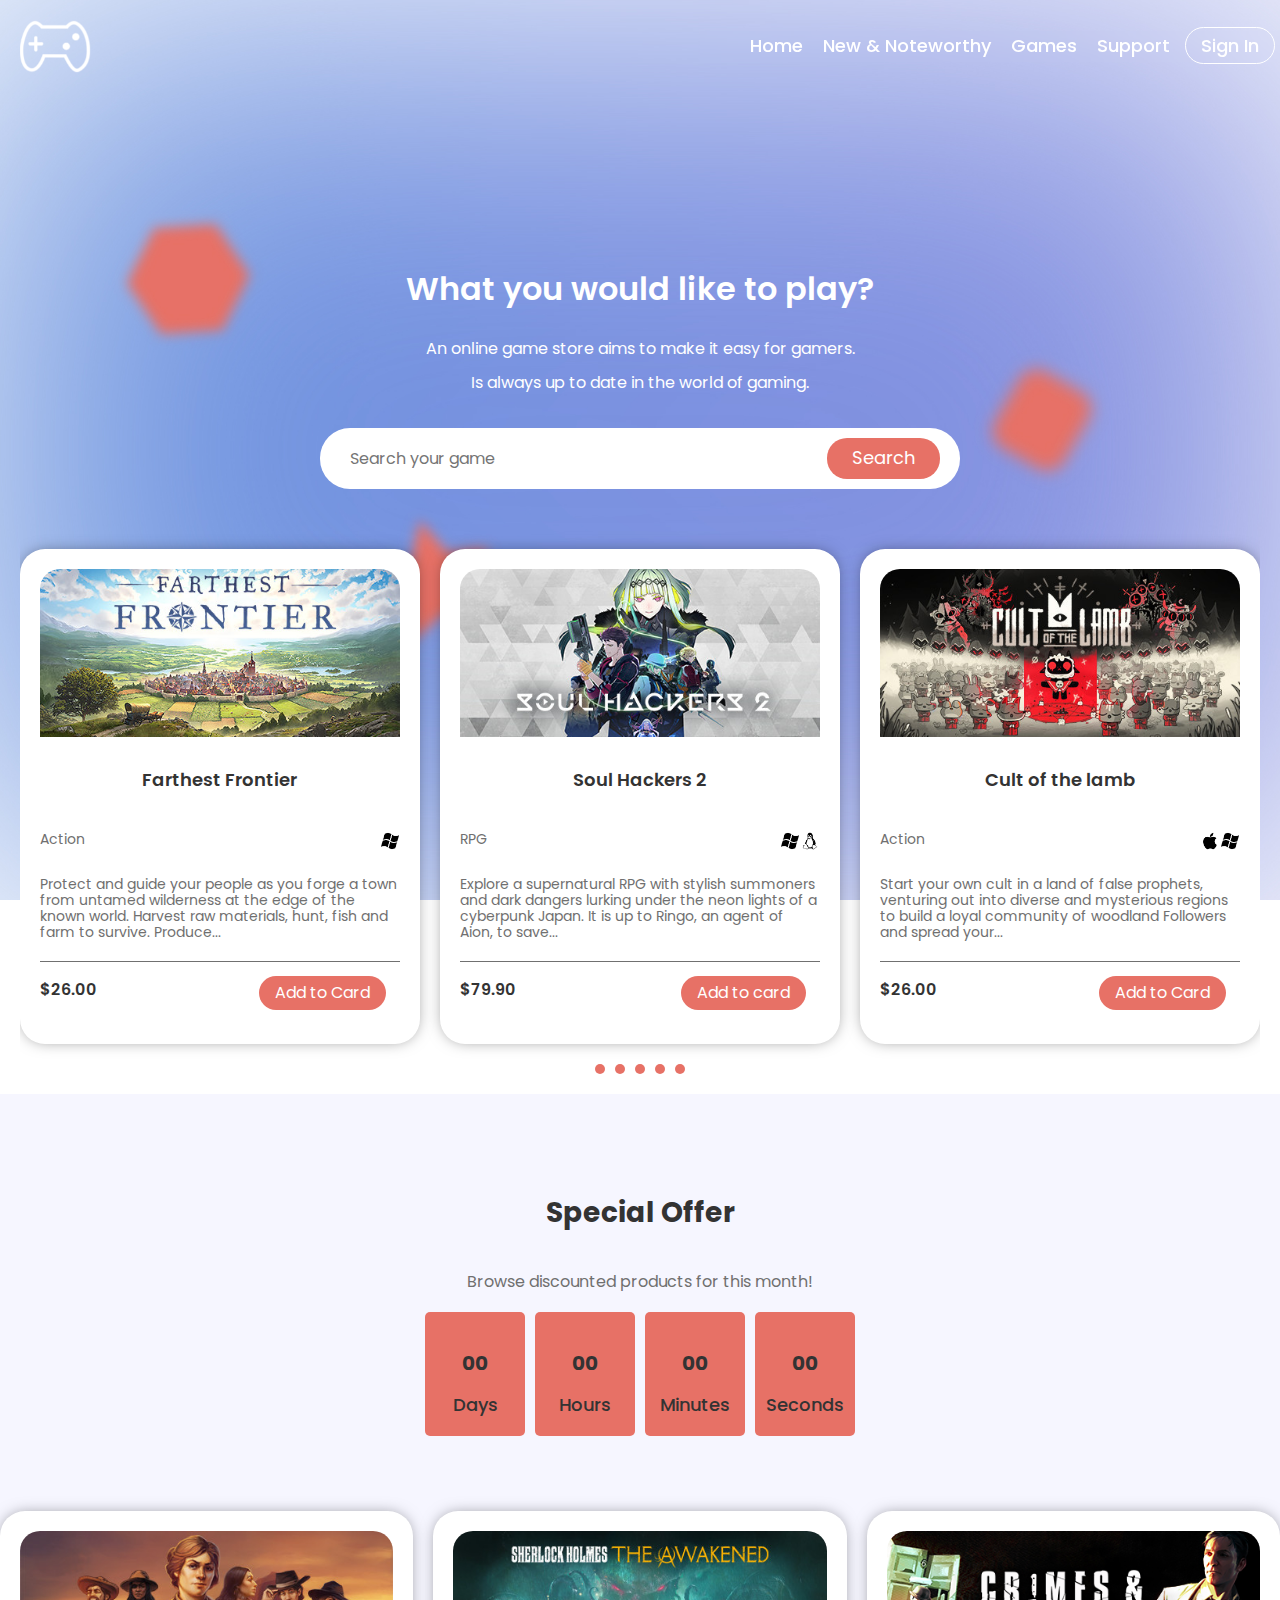
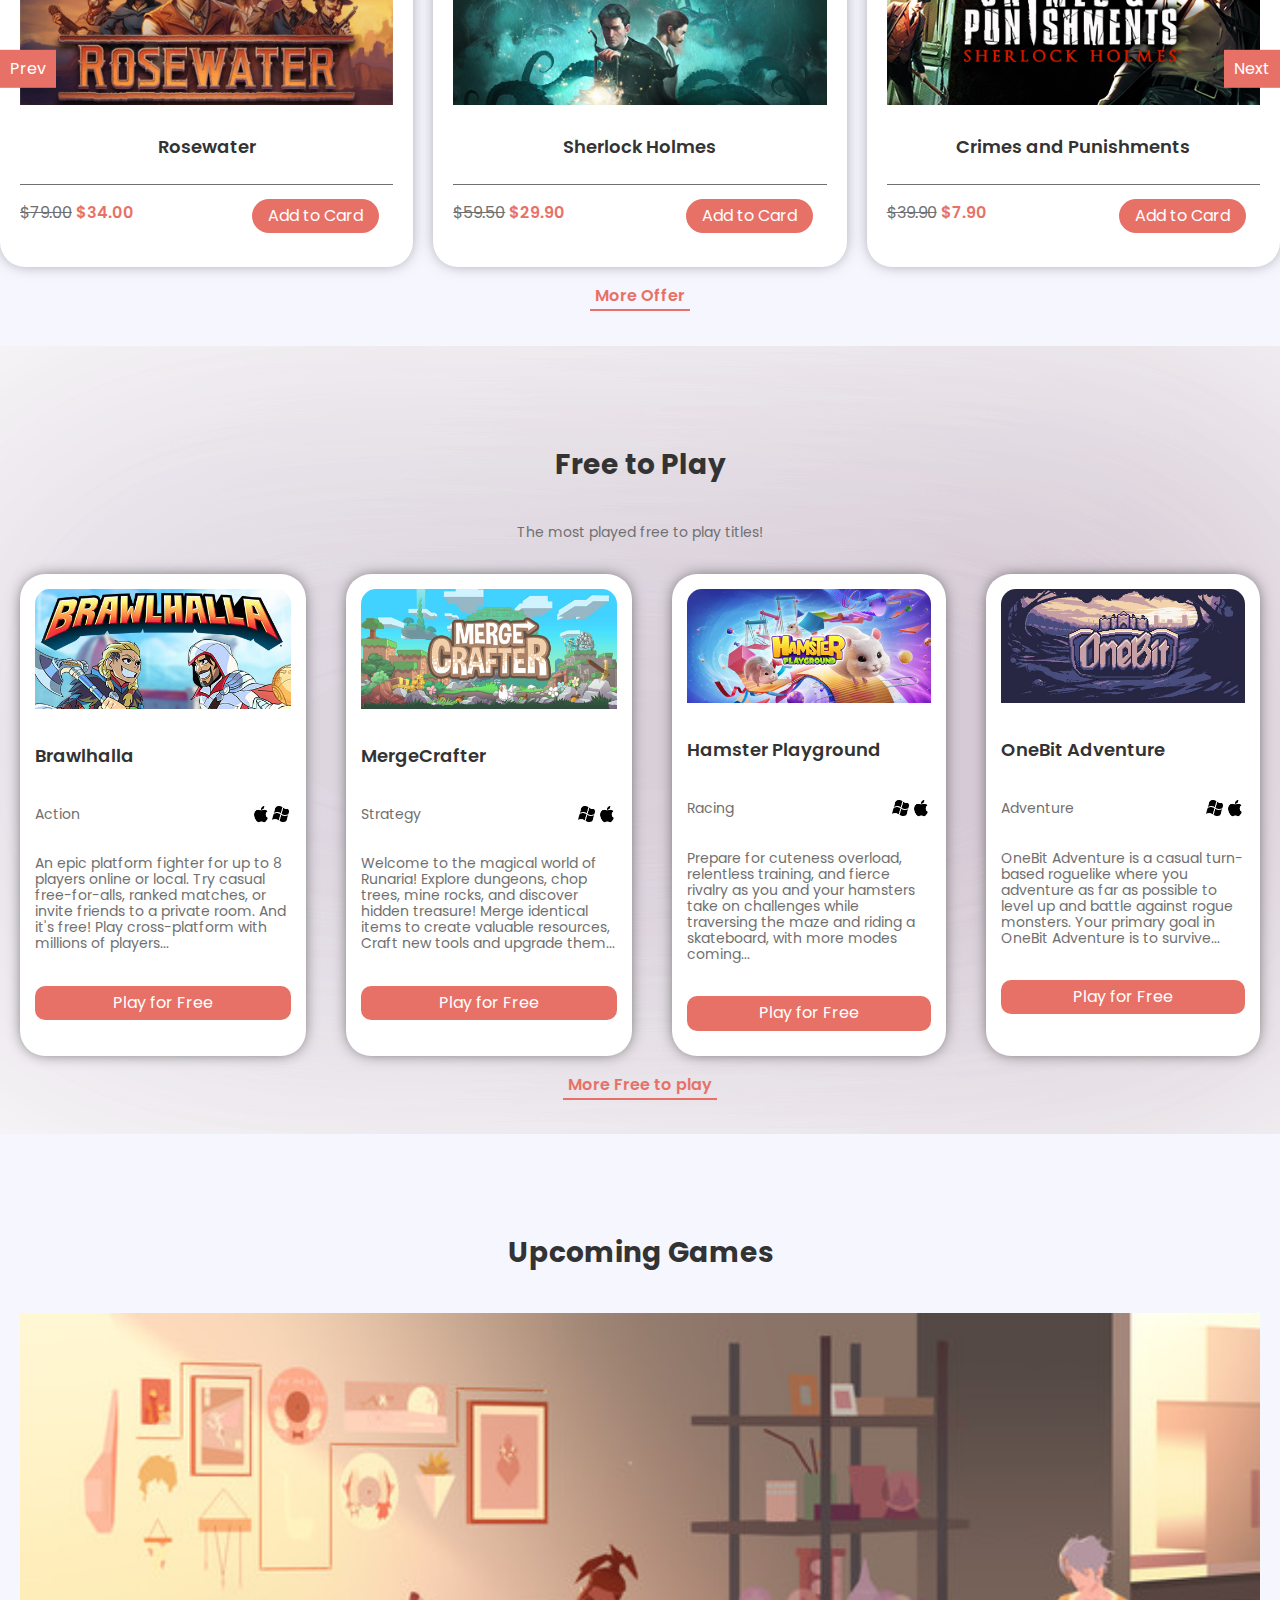
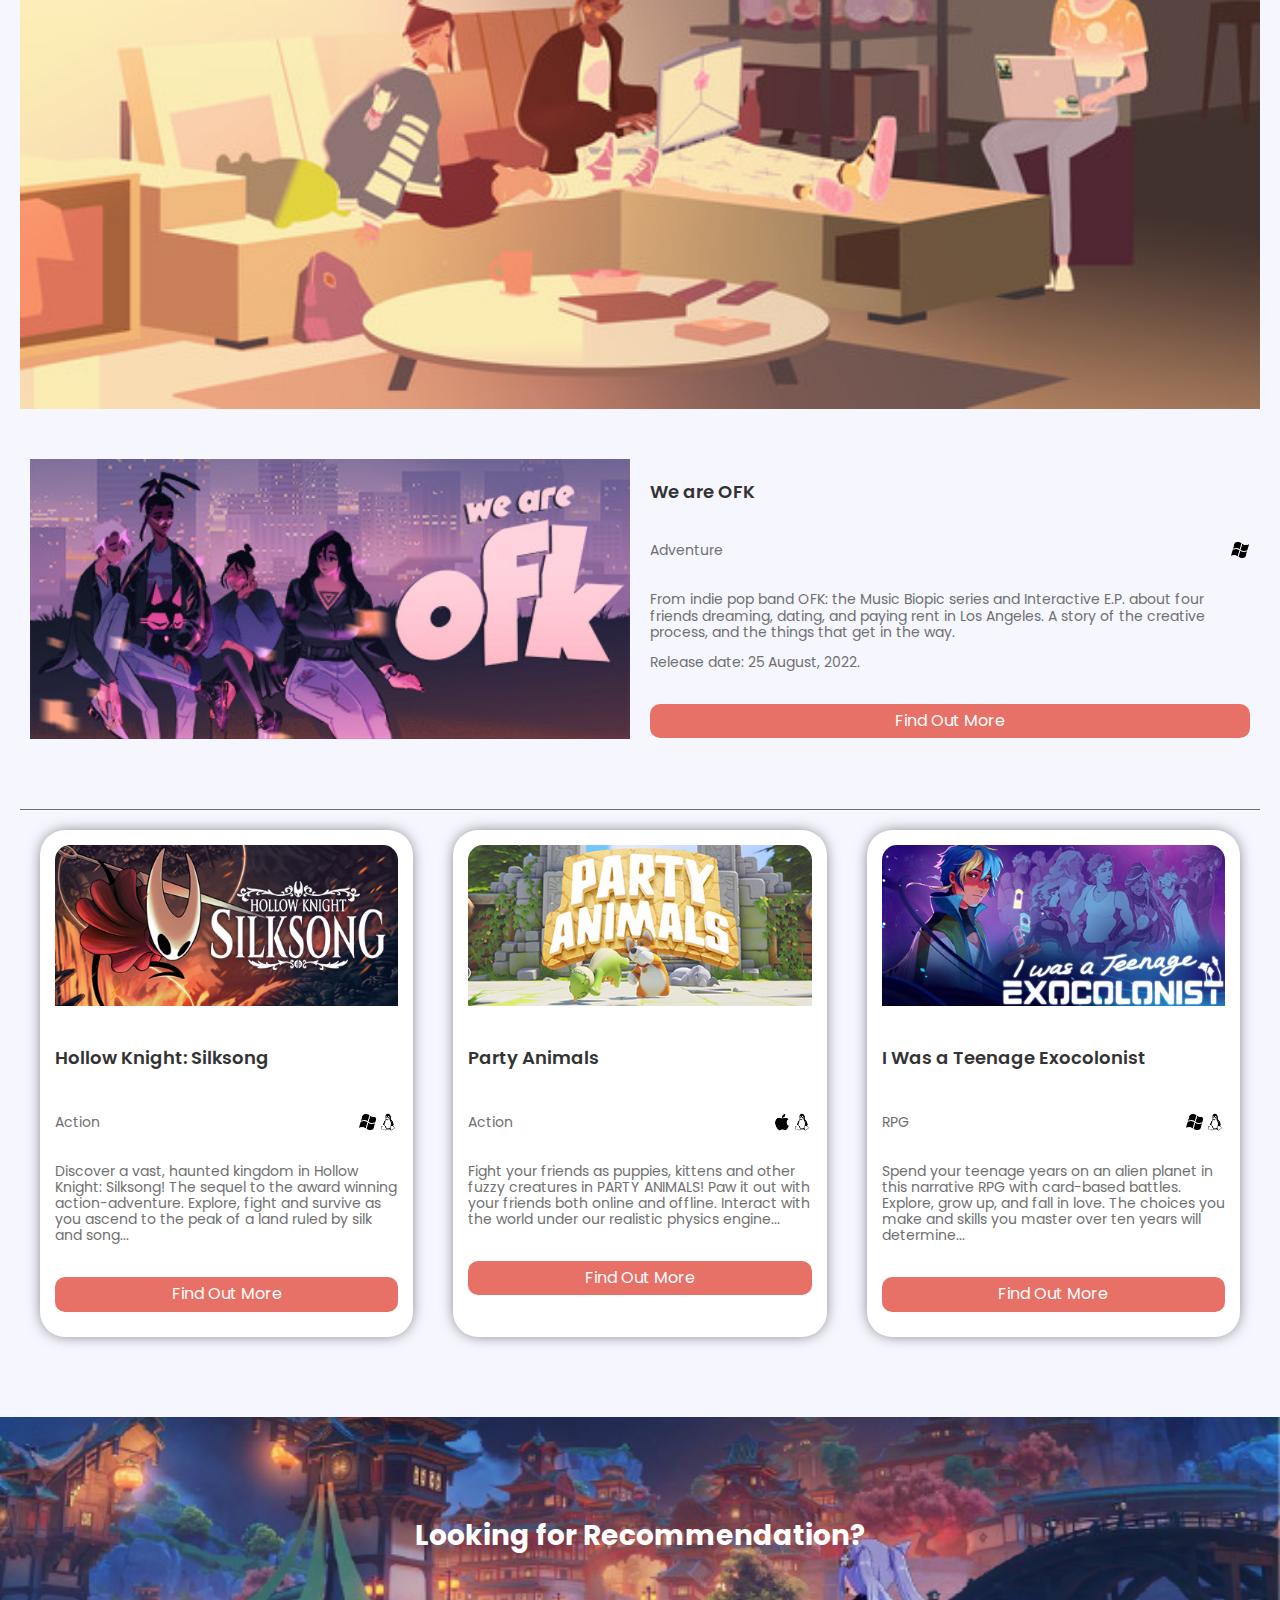
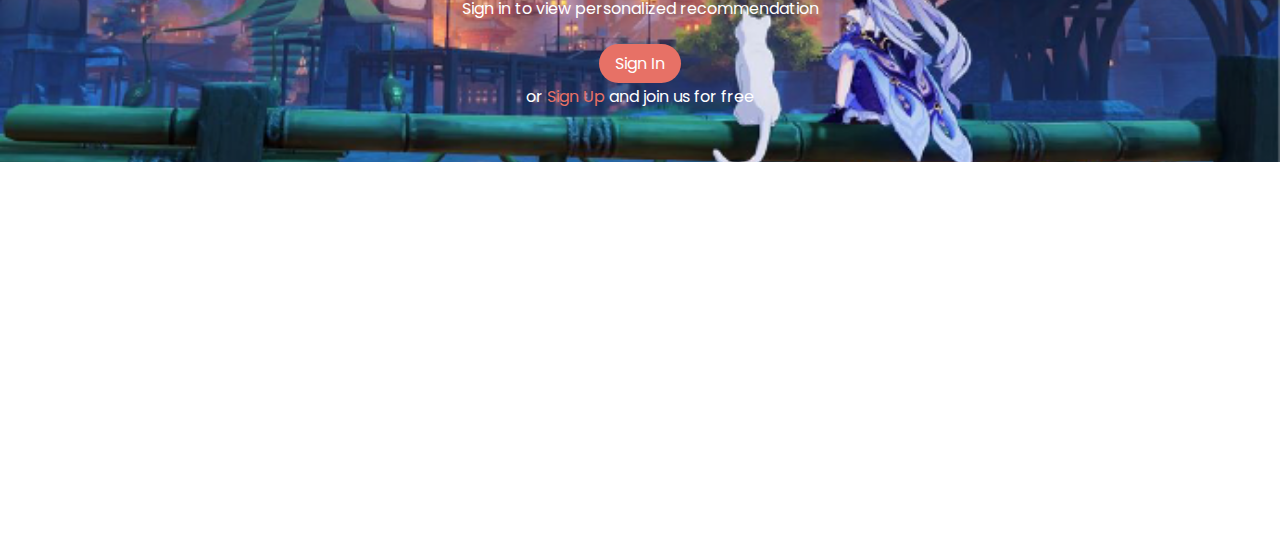
==== commit 4a67712f: "update index page" ====
--- a/index.html
+++ b/index.html
@@ -6,8 +6,9 @@
     <title>Gamezone</title>
 
     <!-- Css link -->
+    <link rel="stylesheet" href="css/normalize.css">
     <link rel="stylesheet" href="css/style.css">
-
+    
     <!-- FA-BRANDS -->
     <link
       rel="stylesheet"
@@ -28,6 +29,7 @@
 </head>
 <body>
     <header>
+      <!-- navigation var section -->  
       <nav class="navbar">
         <div class="content">
           <div class="logo">
@@ -53,244 +55,228 @@
     </header>
 
     <main>
-      <!-- banner -->
-      <section class="banner">
-        <div class="banner-title">
-          <h1>What you would like to play?</h1>
-          <p>An online game store aims to make it easy for gamers.</p>
-          <p>Is always up to date in the world of gaming.</p>
-        </div>
-        <div class="search">
-          <form
-            action="https://www.google.com/search"
-            method="get"
-            class="search-bar"
-          >
-            <input
-              type="text"
-              name="search"
-              placeholder="Search your game"
-            /><button class="search-btn" type="submit">Search</button>
-          </form>
-        </div>
-
-        <!-- banner slider -->
-        <div class="slider">
-          <div class="slide-container swiper">
-            <div class="slide-content">
-              <div class="card-wrapper swiper-wrapper">
-                <!--slider1-->
-                <div class="card swiper-slide">
-                  <div class="image-content">
-                    <span class="overlay"></span>
-
-                    <div class="card-image">
-                      <a href="images/top/1.jpg"
-                        ><img
-                          src="images/top_saler/farthest.jpg"
-                          alt="game"
-                          class="card-img"
-                      /></a>
+        <!-- index page banner -->
+        <section class="banner">
+            <div class="banner-title">
+                <h1>What you would like to play?</h1>
+                <p>An online game store aims to make it easy for gamers.</p>
+                <p>Is always up to date in the world of gaming.</p>
+              </div>
+              <!-- search bar form -->
+              <div class="search">
+                <form
+                  action="https://www.google.com/search"
+                  method="get"
+                  class="search-bar"
+                >
+                  <input
+                    type="text"
+                    name="search"
+                    placeholder="Search your game"
+                  /><button class="search-btn" type="submit">Search</button>
+                </form>
+              </div>
+
+            <!-- Swiper with Bullet Pagination -->
+            <div class="swiper-container" id="swiperWithBullet">
+                <div class="swiper-wrapper">
+                    <!-- slide 1 -->
+                    <div class="swiper-slide">
+                        <div class="image-content">
+                            <span class="overlay"></span>
+
+                                <div class="card-image">
+                                    <a href="images/top_saler/farthest.jpg">
+                                        <img src="images/top_saler/farthest.jpg" alt="game" class="card-img"/>
+                                    </a>
+                                </div>
+                        </div>
+
+                        <!-- game details-->
+                        <div class="card-content">
+                            <h2 class="name"><a href="#">Farthest Frontier</a></h2>
+                            <div class="description">
+                                <!-- Categories, system, and description -->
+                                <div class="categories">
+                                    <p><a href="#">Action</a></p>
+                                    <div class="system">
+                                        <img src="images/system/windows.png" alt="windows" />
+                                    </div>
+                                </div>
+
+                                    <p>
+                                        Protect and guide your people as you forge a town from
+                                        untamed wilderness at the edge of the known world.
+                                        Harvest raw materials, hunt, fish and farm to survive.
+                                        Produce...
+                                    </p>
+                            </div>
+                            <!-- Game price and add to cart button -->
+                            <div class="price">
+                                <p>$26.00</p>
+                                <button class="button">Add to Card</button>
+                            </div>       
+                        </div>
                     </div>
-                  </div>
-
-                  <div class="card-content">
-                    <h2 class="name"><a href="#">Farthest Frontier</a></h2>
-                    <div class="description">
-                      <div class="categories">
-                        <p><a href="#">Action</a></p>
-                        <div class="system">
-                          <img src="images/system/windows.png" alt="windows" />
-                        </div>
-                      </div>
-
-                      <p>
-                        Protect and guide your people as you forge a town from
-                        untamed wilderness at the edge of the known world.
-                        Harvest raw materials, hunt, fish and farm to survive.
-                        Produce...
-                      </p>
+                    <!-- slide 2 -->
+                    <div class="swiper-slide">
+                        <div class="image-content">
+                            <span class="overlay"></span>
+
+                            <div class="card-image">
+                                <a href="images/top_saler/soulhackers2.jpg">
+                                    <img src="images/top_saler/soulhackers2.jpg" alt="game" class="card-img"/>
+                                </a>
+                            </div>
+                        </div>
+        
+                        <div class="card-content">
+                            <h2 class="name"><a href="#">Soul Hackers 2</a></h2>
+                            <div class="description">
+                                <div class="categories">
+                                    <p><a href="#">RPG</a></p>
+                                    <div class="system">
+                                        <img src="images/system/windows.png" alt="windows" />
+                                        <img src="images/system/linux.png" alt="linux" />
+                                    </div>
+                                </div>
+
+                                <p>
+                                    Explore a supernatural RPG with stylish summoners and
+                                    dark dangers lurking under the neon lights of a
+                                    cyberpunk Japan. It is up to Ringo, an agent of Aion, to
+                                    save...
+                                </p>
+                            </div>
+                            <div class="price">
+                                <p>$79.90</p>
+                                <button class="button">Add to card</button>
+                            </div>     
+                        </div>
                     </div>
-                    <div class="price">
-                      <p>$26.00</p>
-                      <button class="button">Pre-Order Now</button>
+                    <!-- slide 3 -->
+                    <div class="swiper-slide">
+                        <div class="image-content">
+                            <span class="overlay"></span>
+
+                            <div class="card-image">
+                                <a href="images/top_saler/cultofthelamb.jpg">
+                                    <img src="images/top_saler/cultofthelamb.jpg" alt="game" class="card-img"/>
+                                </a>
+                            </div>
+                        </div>
+        
+                        <div class="card-content">
+                            <h2 class="name"><a href="#">Cult of the lamb</a></h2>
+                            <div class="description">
+                                <div class="categories">
+                                    <p><a href="#">Action</a></p>
+                                    <div class="system">
+                                        <img src="images/system/apple.png" alt="apple" />
+                                        <img src="images/system/windows.png" alt="windows" />
+                                    </div>
+                                </div>
+
+                                <p>
+                                    Start your own cult in a land of false prophets,
+                                    venturing out into diverse and mysterious regions to
+                                    build a loyal community of woodland Followers and spread
+                                    your...
+                                </p>
+                            </div>
+                            <div class="price">
+                                <p>$26.00</p>
+                                <button class="button">Add to Card</button>
+                            </div>     
+                        </div>
                     </div>
-                  </div>
-                </div>
-                <!--slider2-->
-                <div class="card swiper-slide">
-                  <div class="image-content">
-                    <span class="overlay"></span>
-
-                    <div class="card-image">
-                      <a href="images/top/2.jpg"
-                        ><img
-                          src="images/top_saler/soulhackers2.jpg"
-                          alt="game"
-                          class="card-img"
-                      /></a>
+                    <!-- slide 4 -->
+                    <div class="swiper-slide">
+                        <div class="image-content">
+                            <span class="overlay"></span>
+
+                            <div class="card-image">
+                                <a href="images/top_saler/regiments.jpg">
+                                    <img src="images/top_saler/regiments.jpg" alt="game" class="card-img"/>
+                                </a>
+                            </div>
+                        </div>
+        
+                        <div class="card-content">
+                            <h2 class="name"><a href="#">Regiments</a></h2>
+                            <div class="description">
+                                <div class="categories">
+                                    <p><a href="#">Indie</a></p>
+                                    <div class="system">
+                                        <img src="images/system/windows.png" alt="windows" />
+                                        <img src="images/system/linux.png" alt="linux" />
+                                    </div>
+                                </div>
+
+                                <p>
+                                    Regiments is a Real-Time Tactics game set in Germany
+                                    1989. The Cold War has gone hot, and the inferno is
+                                    raging. Lead your Regiment through the fires of conflict
+                                    and...
+                                </p>
+                            </div>
+                            <div class="price">
+                                <p>$26.00</p>
+                                <button class="button">Add to Card</button>
+                            </div>     
+                        </div>
                     </div>
-                  </div>
-
-                  <div class="card-content">
-                    <h2 class="name"><a href="#">Soul Hackers 2</a></h2>
-
-                    <div class="description">
-                      <div class="categories">
-                        <p><a href="#">RPG</a></p>
-                        <div class="system">
-                          <img src="images/system/windows.png" alt="windows" />
-                          <img src="images/system/linux.png" alt="linux" />
-                        </div>
-                      </div>
-
-                      <p>
-                        Explore a supernatural RPG with stylish summoners and
-                        dark dangers lurking under the neon lights of a
-                        cyberpunk Japan. It is up to Ringo, an agent of Aion, to
-                        save...
-                      </p>
+                    <!-- slide 5 -->
+                    <div class="swiper-slide">
+                        <div class="image-content">
+                            <span class="overlay"></span>
+
+                            <div class="card-image">
+                                <a href="images/top_saler/plateup.jpg">
+                                    <img src="images/top_saler/plateup.jpg" alt="game" class="card-img"/>
+                                </a>
+                            </div>
+                        </div>
+        
+                        <div class="card-content">
+                            <h2 class="name"><a href="#">PlateUp!</a></h2>
+                            <div class="description">
+                                <div class="categories">
+                                    <p><a href="#">Action</a></p>
+                                    <div class="system">
+                                        <img src="images/system/apple.png" alt="apple" />
+                                        <img src="images/system/windows.png" alt="windows" />
+                                    </div>
+                                </div>
+
+                                <p>
+                                    Cook and serve your dishes, design and decorate your
+                                    restaurants, and expand your culinary kingdom with new
+                                    unlocks, abilities and dishes in procedurally-generated
+                                    locations.
+                                </p>
+                            </div>
+                            <div class="price">
+                                <p>$17.00</p>
+                                <button class="button">Add to Card</button>
+                            </div>     
+                        </div>
                     </div>
-                    <div class="price">
-                      <p>$79.90</p>
-                      <button class="button">Pre-Order Now</button>
-                    </div>
-                  </div>
-                </div>
-                <!--slider3-->
-                <div class="card swiper-slide">
-                  <div class="image-content">
-                    <span class="overlay"></span>
-
-                    <div class="card-image">
-                      <a href="images/top/3.jpg"
-                        ><img
-                          src="images/top_saler/cultofthelamb.jpg"
-                          alt="game"
-                          class="card-img"
-                      /></a>
-                    </div>
-                  </div>
-
-                  <div class="card-content">
-                    <h2 class="name"><a href="#">Cult of the lamb</a></h2>
-
-                    <div class="description">
-                      <div class="categories">
-                        <p><a href="#">Action</a></p>
-                        <div class="system">
-                          <img src="images/system/apple.png" alt="apple" />
-                          <img src="images/system/windows.png" alt="windows" />
-                        </div>
-                      </div>
-
-                      <p>
-                        Start your own cult in a land of false prophets,
-                        venturing out into diverse and mysterious regions to
-                        build a loyal community of woodland Followers and spread
-                        your...
-                      </p>
-                    </div>
-                    <div class="price">
-                      <p>$26.00</p>
-                      <button class="button">Add to Card</button>
-                    </div>
-                  </div>
-                </div>
-                <!--slider4-->
-                <div class="card swiper-slide">
-                  <div class="image-content">
-                    <span class="overlay"></span>
-
-                    <div class="card-image">
-                      <a href="images/top/4.jpg"
-                        ><img
-                          src="images/top_saler/regiments.jpg"
-                          alt="game"
-                          class="card-img"
-                      /></a>
-                    </div>
-                  </div>
-
-                  <div class="card-content">
-                    <h2 class="name"><a href="#">Regiments</a>R</h2>
-
-                    <div class="description">
-                      <div class="categories">
-                        <p><a href="#">Indie</a></p>
-                        <div class="system">
-                          <img src="images/system/windows.png" alt="windows" />
-                          <img src="images/system/linux.png" alt="linux" />
-                        </div>
-                      </div>
-
-                      <p>
-                        Regiments is a Real-Time Tactics game set in Germany
-                        1989. The Cold War has gone hot, and the inferno is
-                        raging. Lead your Regiment through the fires of conflict
-                        and...
-                      </p>
-                    </div>
-                    <div class="price">
-                      <p>$26.00</p>
-                      <button class="button">Add to Card</button>
-                    </div>
-                  </div>
-                </div>
-                <!--slider5-->
-                <div class="card swiper-slide">
-                  <div class="image-content">
-                    <span class="overlay"></span>
-
-                    <div class="card-image">
-                      <a href="images/top/5.jpg"
-                        ><img
-                          src="images/top_saler/plateup.jpg"
-                          alt="game"
-                          class="card-img"
-                      /></a>
-                    </div>
-                  </div>
-
-                  <div class="card-content">
-                    <h2 class="name"><a href="#">PlateUp!</a></h2>
-
-                    <div class="description">
-                      <div class="categories">
-                        <p><a href="#">Action</a></p>
-                        <div class="system">
-                          <img src="images/system/apple.png" alt="apple" />
-                          <img src="images/system/windows.png" alt="windows" />
-                        </div>
-                      </div>
-
-                      <p>
-                        Cook and serve your dishes, design and decorate your
-                        restaurants, and expand your culinary kingdom with new
-                        unlocks, abilities and dishes in procedurally-generated
-                        locations.
-                      </p>
-                    </div>
-                    <div class="price">
-                      <p>$17.00</p>
-                      <button class="button">Pre-Order Now</button>
-                    </div>
-                  </div>
-                </div>
-              </div>
-            </div>
-            <div class="swiper-pagination"></div>
-          </div>
-        </div>
-      </section>
-      <!-- offer section -->
+                </div>
+                <!-- pagination button -->
+                <div class="swiper-pagination"></div>
+            </div>
+        </section>
+
+
+        <!-- offer section -->
       <section class="offer">
         <div class="offer-title">
           <h2>Special Offer</h2>
           <p>Browse discounted products for this month!</p>
         </div>
 
-        <!--countdown-->
+        <!-- countdown timer: days, hours, minutes and seconds-->
         <div class="countdown-timer">
           <div class="timer-item">
             <div class="days">
@@ -318,145 +304,143 @@
           </div>
         </div>
 
-        <!-- offer slider -->
-        <div class="offer-slider">
-          <div class="slide-container swiper">
-            <div class="slide-content">
-              <div class="card-wrapper swiper-wrapper">
-                <!--card1-->
-                <div class="card swiper-slide">
-                  <div class="image-content">
-                    <span class="overlay"></span>
-
-                    <div class="card-image">
-                      <a href="images/offer/rosewater.jpg"
-                        ><img
-                          src="images/offer/rosewater.jpg"
-                          alt="game"
-                          class="card-img"
+        <!-- offer swiper with Navigation Buttons -->
+        <div class="swiper-container" id="swiperWithButtons">
+            <div class="swiper-wrapper card-wrapper">
+            <!-- card 1 -->
+            <div class="card swiper-slide">
+                <div class="image-content">
+                  <span class="overlay"></span>
+
+                  <div class="card-image">
+                    <a href="images/offer/rosewater.jpg" >
+                        <img src="images/offer/rosewater.jpg" alt="game" class="card-img" />
+                    </a>
+                  </div>
+                </div>
+
+                <div class="card-content">
+                    <h2 class="name">
+                        <a href="#">Rosewater</a>
+                    </h2>
+
+                    <div class="price">
+                        <p class="offer-p"><a>$79.00</a> $34.00</p>
+                        <button class="button">Add to Card</button>
+                    </div>
+                </div>
+            </div>
+            <!-- card 2-->
+            <div class="card swiper-slide">
+                <div class="image-content">
+                  <span class="overlay"></span>
+
+                  <div class="card-image">
+                    <a href="images/offer/theawakened.jpg"
+                      ><img
+                        src="images/offer/theawakened.jpg"
+                        alt="game"
+                        class="card-img"
                       /></a>
+                  </div>
+                </div>
+
+                <div class="card-content">
+                    <h2 class="name">
+                        <a href="#">Sherlock Holmes</a>
+                    </h2>
+
+                    <div class="price">
+                        <p class="offer-p"><a>$59.50</a> $29.90</p>
+                        <button class="button">Add to Card</button>
                     </div>
-                  </div>
-
-                  <div class="card-content">
-                    <h2 class="name">
-                      <a href="#">Rosewater</a>
-                    </h2>
-
-                    <div class="price">
-                      <p class="offer-p"><a>$79.00</a> $34.00</p>
-                      <button class="button">Add to Card</button>
-                    </div>
-                  </div>
-                </div>
-                <!-- offer card 2 -->
-                <div class="card swiper-slide">
-                  <div class="image-content">
-                    <span class="overlay"></span>
-
-                    <div class="card-image">
-                      <a href="images/offer/theawakened.jpg"
-                        ><img
-                          src="images/offer/theawakened.jpg"
-                          alt="game"
-                          class="card-img"
-                      /></a>
-                    </div>
-                  </div>
-
-                  <div class="card-content">
-                    <h2 class="name"><a href="#">Sherlock Holmes</a></h2>
-
-                    <div class="price">
-                      <p class="offer-p"><a>$59.90</a> $29.90</p>
-                      <button class="button">Add to Card</button>
-                    </div>
-                  </div>
-                </div>
-
-                <!--card3-->
-                <div class="card swiper-slide">
-                  <div class="image-content">
-                    <span class="overlay"></span>
-
-                    <div class="card-image">
-                      <a href="images/offer/crimes.jpg"
-                        ><img
-                          src="images/offer/crimes.jpg"
-                          alt="game"
-                          class="card-img"
-                      /></a>
-                    </div>
-                  </div>
-
-                  <div class="card-content">
-                    <h2 class="name"><a href="#">Crimes and Punishments</a></h2>
-
-                    <div class="price">
-                      <p class="offer-p"><a>$39.90</a> $7.90</p>
-                      <button class="button">Add to Card</button>
-                    </div>
-                  </div>
-                </div>
-                <!--card4-->
-                <div class="card swiper-slide">
-                  <div class="image-content">
-                    <span class="overlay"></span>
-
-                    <div class="card-image">
-                      <a href="images/offer/deadisland.jpg"
-                        ><img
-                          src="images/offer/deadisland.jpg"
-                          alt="game"
-                          class="card-img"
-                      /></a>
-                    </div>
-                  </div>
-
-                  <div class="card-content">
-                    <h2 class="name">
-                      <a href="#">Dead Island Definitive Edition</a>
-                    </h2>
-
-                    <div class="price">
-                      <p class="offer-p"><a>$20.00</a> $4.00</p>
-                      <button class="button">Add to Card</button>
-                    </div>
-                  </div>
-                </div>
-                <!--card5-->
-                <div class="card swiper-slide">
-                  <div class="image-content">
-                    <span class="overlay"></span>
-
-                    <div class="card-image">
-                      <a href="images/offer/warhammer.jpg"
-                        ><img
-                          src="images/offer/warhammer.jpg"
-                          alt="game"
-                          class="card-img"
-                      /></a>
-                    </div>
-                  </div>
-
-                  <div class="card-content">
-                    <h2 class="name">
-                      <a href="#">Total War: WARHAMMER III</a>
-                    </h2>
-
-                    <div class="price">
-                      <p class="offer-p"><a>$69.00</a> $62.10</p>
-                      <button class="button">Add to Card</button>
-                    </div>
-                  </div>
-                </div>
-              </div>
-              <div class="swiper-navBtn swiper-button-next"></div>
-              <div class="swiper-navBtn swiper-button-prev"></div>
-            </div>
-          </div>
-        </div>
-
+                </div>
+            </div>
+            <!-- card 3-->
+            <div class="card swiper-slide">
+            <div class="image-content">
+              <span class="overlay"></span>
+
+              <div class="card-image">
+                <a href="images/offer/crimes.jpg"
+                  ><img
+                    src="images/offer/crimes.jpg"
+                    alt="game"
+                    class="card-img"
+                /></a>
+              </div>
+            </div>
+
+            <div class="card-content">
+              <h2 class="name">
+                <a href="#">Crimes and Punishments</a>
+              </h2>
+
+              <div class="price">
+                <p class="offer-p"><a>$39.90</a> $7.90</p>
+                <button class="button">Add to Card</button>
+              </div>
+            </div>
+        </div>
+        <!-- card 4-->
+        <div class="card swiper-slide">
+            <div class="image-content">
+              <span class="overlay"></span>
+
+              <div class="card-image">
+                <a href="images/offer/deadisland.jpg"
+                  ><img
+                    src="images/offer/deadisland.jpg"
+                    alt="game"
+                    class="card-img"
+                /></a>
+              </div>
+            </div>
+
+            <div class="card-content">
+              <h2 class="name">
+                <a href="#">Dead Island Definitive Edition</a>
+              </h2>
+
+              <div class="price">
+                <p class="offer-p"><a>$20.00</a> $4.00</p>
+                <button class="button">Add to Card</button>
+              </div>
+            </div>
+        </div>
+        <!-- card 5-->
+        <div class="card swiper-slide">
+            <div class="image-content">
+              <span class="overlay"></span>
+
+              <div class="card-image">
+                <a href="images/offer/warhammer.jpg"
+                  ><img
+                    src="images/offer/warhammer.jpg"
+                    alt="game"
+                    class="card-img"
+                /></a>
+              </div>
+            </div>
+
+            <div class="card-content">
+              <h2 class="name">
+                <a href="#">Total War: WARHAMMER III</a>
+              </h2>
+
+              <div class="price">
+                <p class="offer-p"><a>$69.00</a> $59.90</p>
+                <button class="button">Add to Card</button>
+              </div>
+            </div>
+        </div>
+      <!-- Add more slides as needed -->
+            </div>
+            <button class="swiper-button-prev">Prev</button>
+            <button class="swiper-button-next">Next</button>
+        </div>
+
+        <!-- more offer link -->
         <div class="more">
           <a href="#">More Offer</a>
         </div>
@@ -671,16 +655,18 @@
       <section class="join">
         <h2>Looking for Recommendation?</h2>
         <p class="space">Sign in to view personalized recommendation</p>
-        <a href="#" class="action-btn">Sign In</a>
+        <a href="#" class="button">Sign In</a>
         <p class="space-top">
           or <a href="#" class="link">Sign Up</a> and join us for free
         </p>
       </section>
     </main>
+
+    <!-- footer section -->
     <footer>
       <div class="footer-row">
         <div class="footer-col footer-logo">
-          <div class="footer-l">
+          <div class="footer-logo-img">
             <a href="index.html"
               ><img src="images/logo/footer_logo.png" alt="logo"
             /></a>
@@ -745,8 +731,7 @@
         </div>
       </div>
     </footer>
-    <!-- Swiper JS -->
-    <script src="js/swiper-bundle.min.js"></script>
+    <!-- JS -->
     <script src="js/script.js"></script>
   </body>
 </html>--- a/css/style.css
+++ b/css/style.css
@@ -1,23 +1,21 @@
-* {
-    margin: 0;
-    padding: 0;
-    box-sizing: border-box;
-}
-  
+/* apply styles to all images */  
 img {
     width: 100%;
     display: block;
 }
 
+/* body styles */
 body {
     color: #333333;
     font-family: "Poppins", sans-serif;
 }
-  
+
+/* Disable body overflow on certain conditions */
 body.disabled {
     overflow: hidden;
 }
-  
+
+/* heading styles */ 
 h1 {
     font-size: 32px;
     font-weight: 600;
@@ -32,34 +30,42 @@
 h3 {
     font-size: 20px;
 }
-  
+
+/* paragraph styles */  
 p {
     font-size: 16px;
     color: #707070;
 }
 
+/* logo width */
 .logo{
     width: 70px;
 }
 
-/* Mobile view */
+/* Mobile view  styles*/
 
 /* Navbar */
-/*.navbar{
+.navbar{
     position: fixed;
     width: 100%;
     z-index: 2;
     padding: 15px 20px;
     transition: all 0.3s ease;
-}*/
-
-
+}
+
+/* sticky navbar */
+.navbar.sticky{
+    background-color: #333;
+}
+
+/* Navbar content styles */
 .navbar .content{
     display: flex;
     align-items: center;
     justify-content: space-between;
 }
 
+/* Menu list styles */
 .menu-list li{
     list-style: none; /* remove list dot*/
 }
@@ -72,6 +78,7 @@
     transition: all 0.3s ease;  /* hover transition for 0.3s */
 }
 
+/* Hover effect on menu list items */
 .menu-list li a:hover{
     color: #e77166; 
 }
@@ -85,6 +92,11 @@
 
 .icon:hover {
     color: #e77166;
+}
+
+/* hide the icons wait for javascript to style */
+.icon.hide{
+    display: none;
 }
 
 /* position cancel icon absolute and set the top and right */
@@ -94,15 +106,11 @@
     top: 25px;
 }
 
-/* hide the icons wait for javascript to style */
-.icon {
-    display: none;
-}
-
+/* navbar menu list styles */
 .navbar .menu-list{
     position: fixed;
     transform: translateX(100%);
-    top: 0;
+    top: 0px;
     display: block;
     text-align: center;
     background-color: rgba(0, 0, 0, 0.5); /* background color with 50% transparent */
@@ -192,62 +200,77 @@
     border-radius: 30px;
 }
 
-/* banner slider */
-.slider {
-    padding: 60px 0;
-}
-
-.slider-container {
-    width: 100%;
-    padding: 40px 0;
-}
-
-.slider-content {
-    margin: 0 40px;
+.swiper-container {
+    position: relative;
     overflow: hidden;
-}
-
-/* style game card box*/
-.card {
+  }
+
+  .swiper-wrapper {
+    display: flex;
+    transition: transform 0.3s ease-in-out; /* apply transition effetc with 0.3 seconds to complete, and uses ease-in-out timing function for a gradual start and end.*/
+  }
+
+  .swiper-slide {
+    flex: 0 0 100%;
+    margin: 50px 0 20px 0;
+    padding: 20px;
     background-color: #fff;
+    box-sizing: border-box;
+    flex-direction: column;
+    align-items: center;
+    justify-content: center;
+    text-align: center;
     border-radius: 25px;
-    box-shadow: 0 0 16px -4px rgba(0, 0, 0, 0.75);
-    margin: 20px 0;
-}
-
-.image-content,
-.card-content {
-    display: flex;
-    flex-direction: column;
-    padding: 10px 14px;
-}
-
-.image-content {
-    position: relative;
-    row-gap: 5px;
-    padding: 10px 0;
-}
-
-.overlay {
+    box-shadow: 0 0 16px -4px rgba(0, 0, 0, 0.50); /* no horizontal or vertical offset, blur radius of 16px, and a spread of -4px. It uses a semi-transparent black color (rgba(0, 0, 0, 0.50)). */
+    cursor: grab;
+  }
+
+  .card-image img {
+    border-radius: 20px 20px 0 0;
+  }
+
+  /* Example styles for image within the slide */
+  .swiper-slide img {
+    max-width: 100%;
+    max-height: 100%;
+  }
+
+  /* Example styles for text within the slide */
+  .swiper-slide p {
+    margin-top: 10px;
+  }
+
+  /* Styles for pagination and buttons */
+  .swiper-pagination {
+    display: flex;
+    justify-content: center;
+    padding-bottom: 20px;
+  }
+
+  .swiper-pagination span {
+    width: 10px;
+    height: 10px;
+    background-color: #e77166;
+    margin: 0 5px;
+    border-radius: 50%;
+    cursor: pointer;
+  }
+
+  .swiper-button-prev,
+  .swiper-button-next {
     position: absolute;
-    top: 0;
-    left: 0;
-    height: 100%;
-    width: 100%;
-    background-color: #fff;
-    border-radius: 25px 25px 0 25px;
-}
-
-/* style card image */
-.card-image{
-    position: relative;
-    padding: 3px;
-}
-
-.card-image img{
-    border-radius: 25px 25px 0 0;
-    padding: 0 10px;
-}
+    top: 50%;
+    transform: translateY(-50%); /* Translate the element vertically upward by 50% of its own height. */
+    background-color: #e77166;
+    color: #fff;
+    border: none;
+    padding: 10px;
+    cursor: pointer;
+  }
+
+  .swiper-button-next {
+    right: 0;
+  }
 
 /* games name */
 .name a {
@@ -283,6 +306,7 @@
 .card-content .description p{
     font-size: 14px;
     color: #707070;
+    text-align: left;
 }
 
 /* suport system icon */
@@ -314,6 +338,7 @@
 /* style pre-order btn */
 .button{
     border: none;
+    text-decoration: none;
     color: #fff;
     font-size: 16px;
     padding: 8px 16px;
@@ -524,6 +549,10 @@
     color:#333
 }
 
+.space-top {
+    margin-top: 10px;
+}
+
 /* footer */
 footer{
     background-image: url(../images/footer/footer.png);
@@ -539,10 +568,14 @@
     color: #fff;
 }
 
-.footer-1 {
+.footer-logo-img {
     display: flex;
     justify-content: center;
     padding-bottom: 10px;
+}
+
+.footer-logo-img img{
+    width: 140px;
 }
 
 footer .social a i {
@@ -555,6 +588,11 @@
     text-align: center;
 }
 
+.footer-nav {
+    display: flex;
+    justify-content: space-between;
+}
+
 .footer-nav ul li {
     list-style-type: none;
 }
@@ -592,11 +630,266 @@
     color: #333;
 }
 
+/* new page */
+/* new page banner */
+.new-banner{
+    background-image: linear-gradient(
+        to bottom,
+        rgba(245, 246, 252, 0),
+        rgba(51, 51, 51, 1)
+    ),
+    url("../images/banner/new_banner.jpg");
+
+    background-position: center;
+    background-repeat: no-repeat;
+    background-size: cover;
+    padding: 200px 20px 40px 20px;
+    color: #fff;
+    text-align: center;
+    display: flex;
+    align-items: center;
+}
+
+.new-text {
+    color: #fff;
+    font-size: 16px;
+    padding-bottom: 20px;
+}
+
+.new-banner a,
+.game-banner a {
+    text-decoration: none;
+    font-size: 16px;
+    color: #fff;
+    padding: 10px 20px;
+    background-color: #e77166;
+    border-radius: 20px;
+    transition: all 0.3s ease;
+}
+
+.new-banner a:hover,
+.game-banner a:hover {
+    background-color: #fff;
+    color: #333;
+}
+
+.new-banner-slide {
+    background-color: #333;
+}
+
+.new-banner-slide .swiper-slide{
+    margin: 0;
+    border-radius: 0;
+    padding: 20px 40px;
+    box-shadow: none;
+    background-color: #333;
+}
+
+.new-banner-slide .card-image img {
+    border-radius: 25px;
+}
+
+.new-join {
+    background-image: url(../images/join_us/new_join.jpg);
+  }
+  
+  .game-join {
+    background-image: url(../images/join_us/games_join.jpg);
+  }
+
+/* game page */
+.game-banner {
+    background-image: linear-gradient(
+        to bottom,
+        rgba(245, 246, 252, 0),
+        rgba(51, 51, 51, 1)
+    ),
+    url("../images/banner/games_banner.jpeg");
+    background-position: center;
+    background-repeat: no-repeat;
+    background-size: cover;
+    padding: 200px 20px 40px 20px;
+    color: #fff;
+    text-align: center;
+    display: flex;
+    align-items: center;
+}
+
+/* filter */
+.filter-menu{
+    padding: 30px 0;
+    background-color: #f6f6ff;
+}
+
+.filter-menu h2 {
+    text-align: center;
+}
+
+.fmenu-container {
+    max-width: 1280px;
+    margin: 0 auto;
+    padding: 0 1rem;
+}
+
+.fmenu-btns {
+    padding: 20px 0;
+    display: flex;
+    justify-content: center;
+}
+
+.fmenu-btn {
+    font-size: 20px;
+    font-weight: 600;
+    background: none;
+    border: none;
+    color: #e77166;
+    display: block;
+    margin: 0 20px;
+    cursor: pointer;
+    transition: opacity 0.4s ease-out;
+}
+
+.fmenu-btn::after {
+    content: "";
+    display: block;
+    height: 2px;
+    margin-left: auto;
+    margin-right: auto;
+    background: #333;
+    margin-top: 10px;
+    width: 0;
+    transition: width 0.4s ease-out;
+}
+
+.fmenu-btn:hover::after {
+    width: 100%;
+}
+
+.fmenu-btn:hover {
+    color: #333;
+}
+
+.active-btn {
+    color: #333;
+}
+
+/* games section */
+.filter-menu .align-left{
+    text-align: left;
+}
+.game-items {
+    margin: 20px 0;
+}
+
+.game-item {
+    border-radius: 25px;
+    overflow: hidden;
+    background: #fff;
+    color: #000;
+    margin: 20px 0;
+    padding: 20px;
+    box-shadow: 0 0 16px -4px rgba(0, 0, 0, 0.75);
+    animation: fadeIn 2s;
+}
+
+@keyframes fadeIn {
+    from {
+      opacity: 0;
+    }
+    to {
+      opacity: 1;
+    }
+}
+
+
 /* support page */
 /* support page banner */
-.suport-banner {
+.support-banner {
     padding-bottom: 100px;
 }
+
+/* support page help section */
+.contact {
+    color: #333;
+}
+
+.contact-detail {
+    text-align: center;
+    padding: 40px 20px;
+    background-color: #f6f6ff;
+}
+
+.contact-detail h2{
+    font-size: 28px;
+}
+
+.information {
+    text-align: center;
+    padding: 50px 30px;
+}
+
+.information h3 {
+    font-size: 24px;
+    padding-bottom: 20px;
+}
+
+.information h4 {
+    font-size: 18px;
+}
+
+.information a {
+    text-decoration: none;
+    color: #e77166;
+}
+
+.information a:hover {
+    color: #333;
+}
+
+.contact-info {
+    padding-top: 30px;
+}
+
+/* feedback form */
+.support-form {
+    border-radius: 25px;
+    box-shadow: 0 0 16px -4px rgba(0, 0, 0, 0.75);
+    padding: 40px 20px;
+    background-color: #fff;
+}
+
+.support-form input[type="text"],
+.support-form input[type="email"],
+.support-form textarea {
+  font-family: "Poppins", sans-serif;
+  width: 100%;
+  padding: 12px;
+  border: 1px solid #ccc;
+  border-radius: 6px;
+  box-sizing: border-box;
+  margin-top: 6px;
+  margin-bottom: 16px;
+  resize: vertical;
+}
+
+.support-form input[type="submit"] {
+    width: 100%;
+    background-color: #e77166;
+    color: #fff;
+    padding: 12px 20px;
+    border: none;
+    border-radius: 10px;
+    cursor: pointer;
+}
+
+.support-form input[type="submit"]:hover {
+    background-color: #333;
+}
+
+.align {
+    text-align: center;
+}
+
 
 /* Tablet view */
 @media screen and (min-width: 688px) {
@@ -605,6 +898,26 @@
         display: none;
     }
 
+    .navbar .menu-list {
+        position: sticky;
+        display: flex;
+        background-color: transparent;
+        transform: none;
+        padding-top: 0;
+    }
+
+    .navbar .menu-list li {
+        margin-top: 0px;
+    }
+    
+    .navbar .menu-list li a {
+        padding: 0 5px;
+    }
+    
+    .navbar .menu-list li a.sign {
+        padding: 5px 15px;
+    }
+
     .search-bar {
         max-width: 600px;
     }
@@ -627,6 +940,20 @@
         grid-template-columns: repeat(2, 1fr);
         column-gap: 20px;
     }
+
+
+    .swiper-wrapper {
+        display: flex;
+        transition: transform 0.3s ease-in-out;
+        margin: 0 -10px; /* Negative margin to create space between slides */
+      }
+
+    .swiper-slide {
+        flex: 0 0 calc(50% - 20px); /* Adjust width and space between slides */
+
+        margin: 60px 10px 20px 10px; /* Adjust space between slides */
+
+      }
 }
 
 /* destop view */
@@ -651,6 +978,10 @@
         padding: 40px 0 20px 0; 
     }
 
+    .swiper-slide {
+        flex: 0 0 calc(100% / 3 - 20px); /* Display three slides at a time on desktop */
+      }
+
     /* upcoming section */
     .upcoming-row {
         display: flex;
@@ -669,9 +1000,21 @@
         margin: 0;
     }
 
+    .offer-title h2,
+    .free-title h2,
+    .upcoming-title h2,
+    .join h2 {
+        padding: 40px 0 20px 0;
+    }
+
+    .banner {
+        padding-top: 250px;
+    }
+
     .ofk-img {
         display: block;
     }
+
 
     /* footer section */
     .footer-row{
@@ -696,4 +1039,65 @@
         padding-top: 20px;
     }
 
+    .support-banner {
+        padding-bottom: 150px;
+    }
+
+    .contact{
+        display: flex;
+        margin: 40px;
+        justify-content: center;
+        align-items: center;
+    }
+
+    .information,
+    .support-form {
+        max-width: 700px;
+    }
+
+    .new-banner,
+    .game-banner {
+        height: 90vh;
+        padding: 150px 30px;
+        text-align: left;
+    }
+
+    .new-banner h1,
+    .game-banner h1 {
+        text-align: left;
+    }
+
+    .new-container {
+        width: 50%;
+    }
+
+    .upcoming-card {
+        margin: 0 20px;
+    }
+    
+    .upcoming-row {
+    margin: 20px 0;
+    }
+
+    .new-product {
+        padding: 60px 0;
+    }
+
+    .sign {
+        border: 1px solid #fff;
+    }
+
+    .game-items {
+        display: grid;
+        grid-template-columns: repeat(3, 1fr);
+        column-gap: 20px;
+    }
+
+    .information {
+        text-align: left;
+    }
+
+    .contact-info {
+        padding-top: 40px;
+    }
 }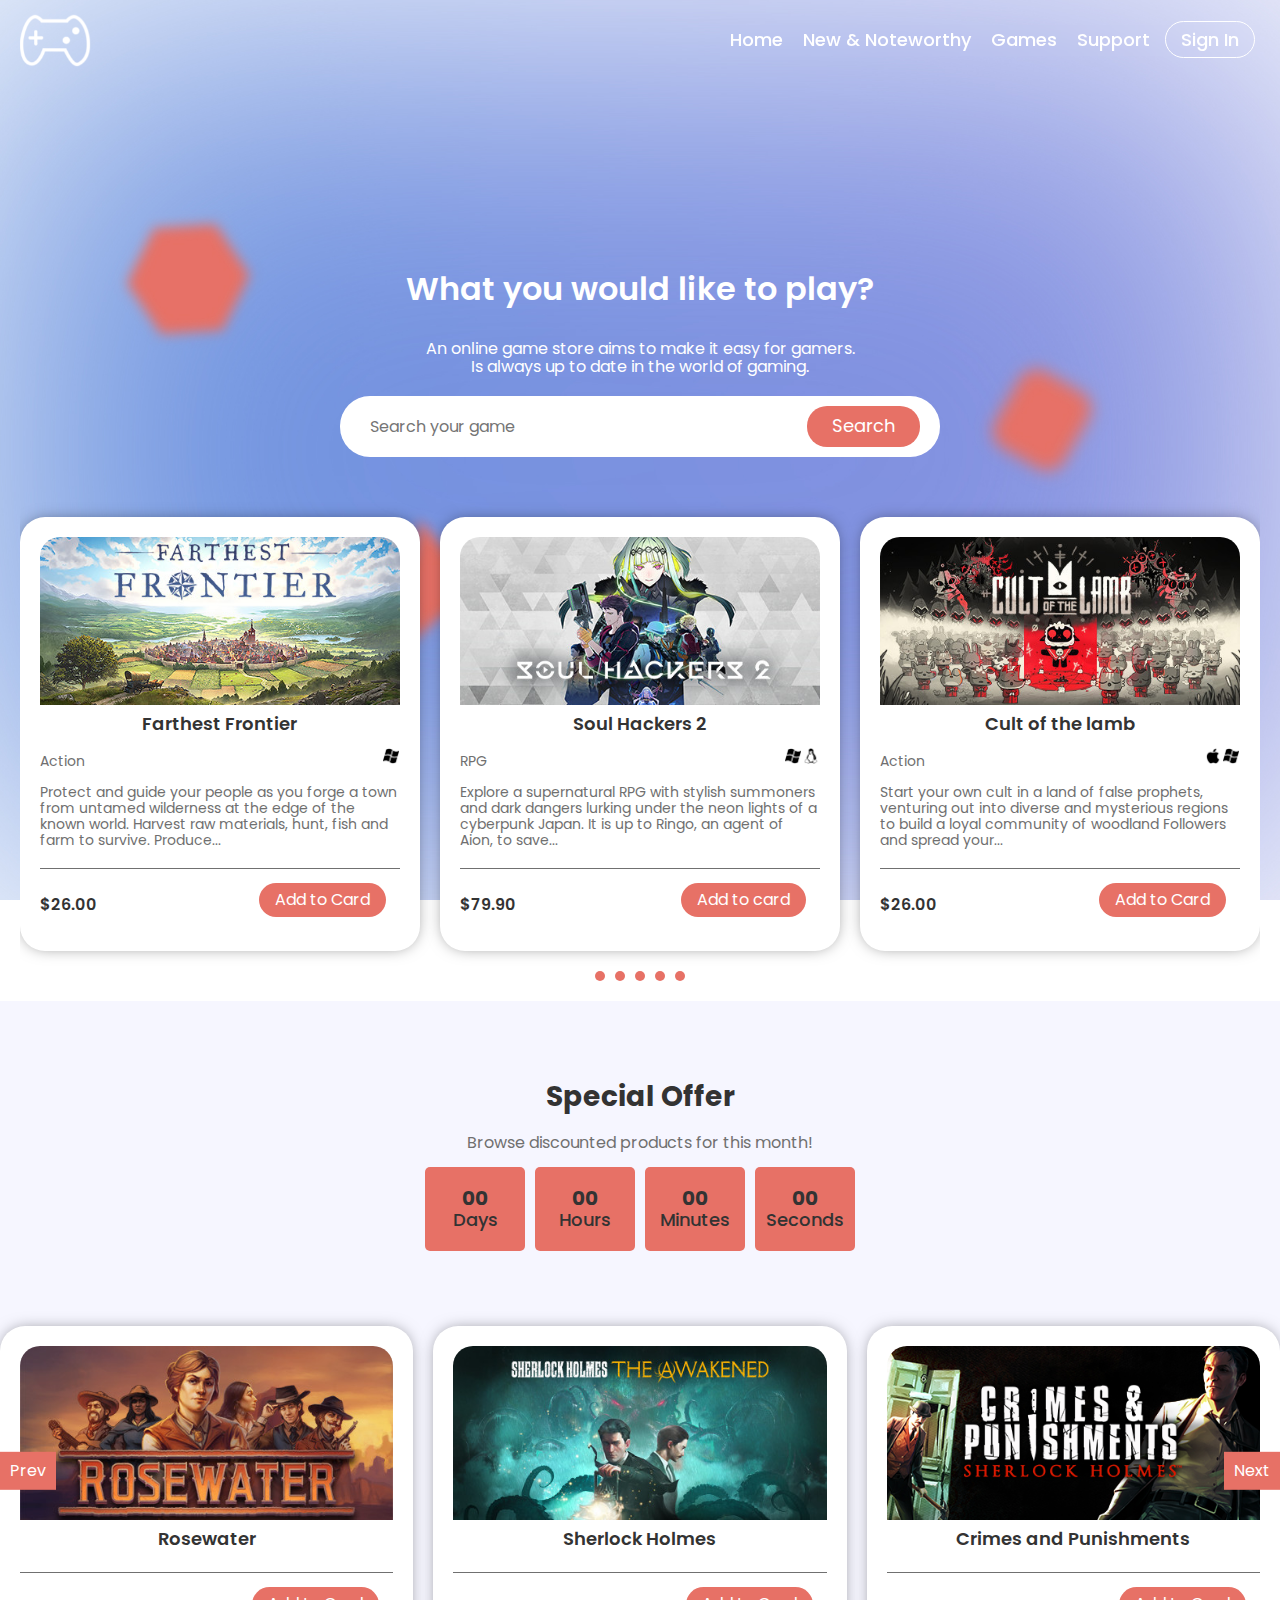
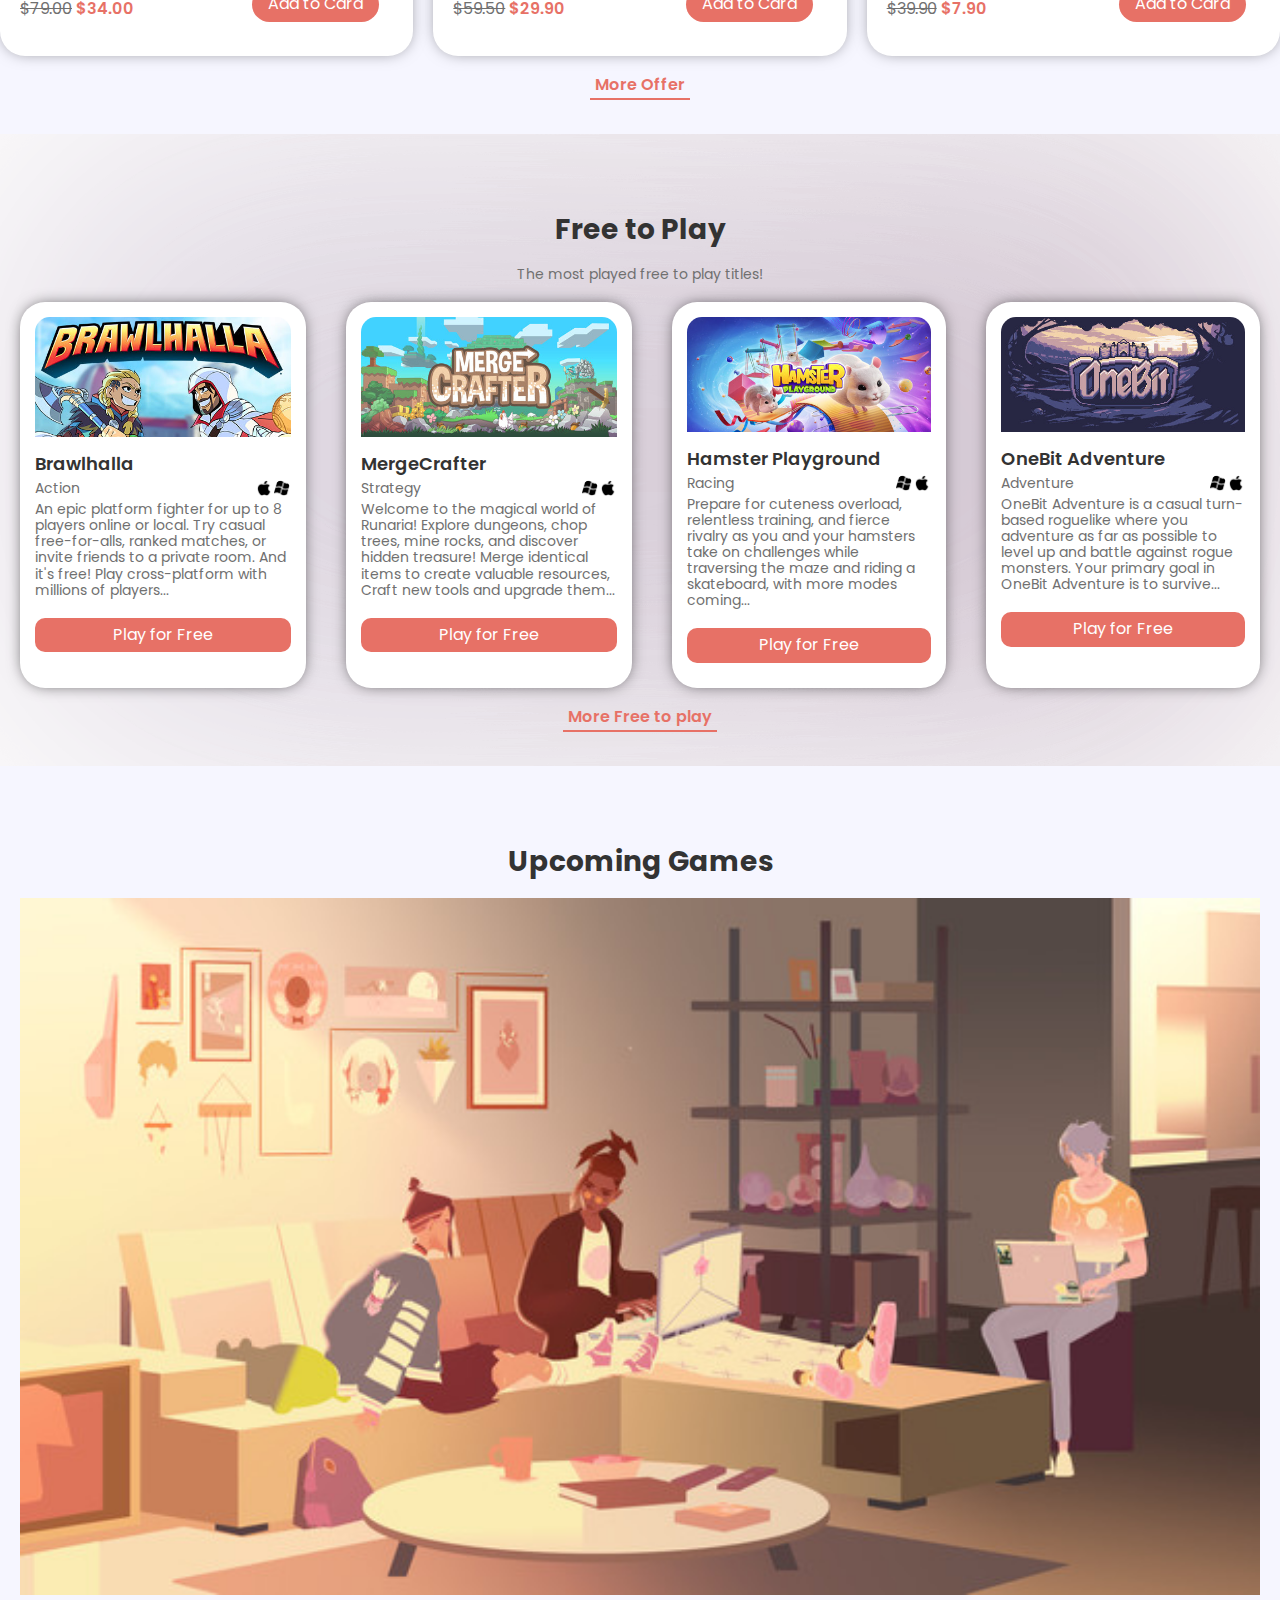
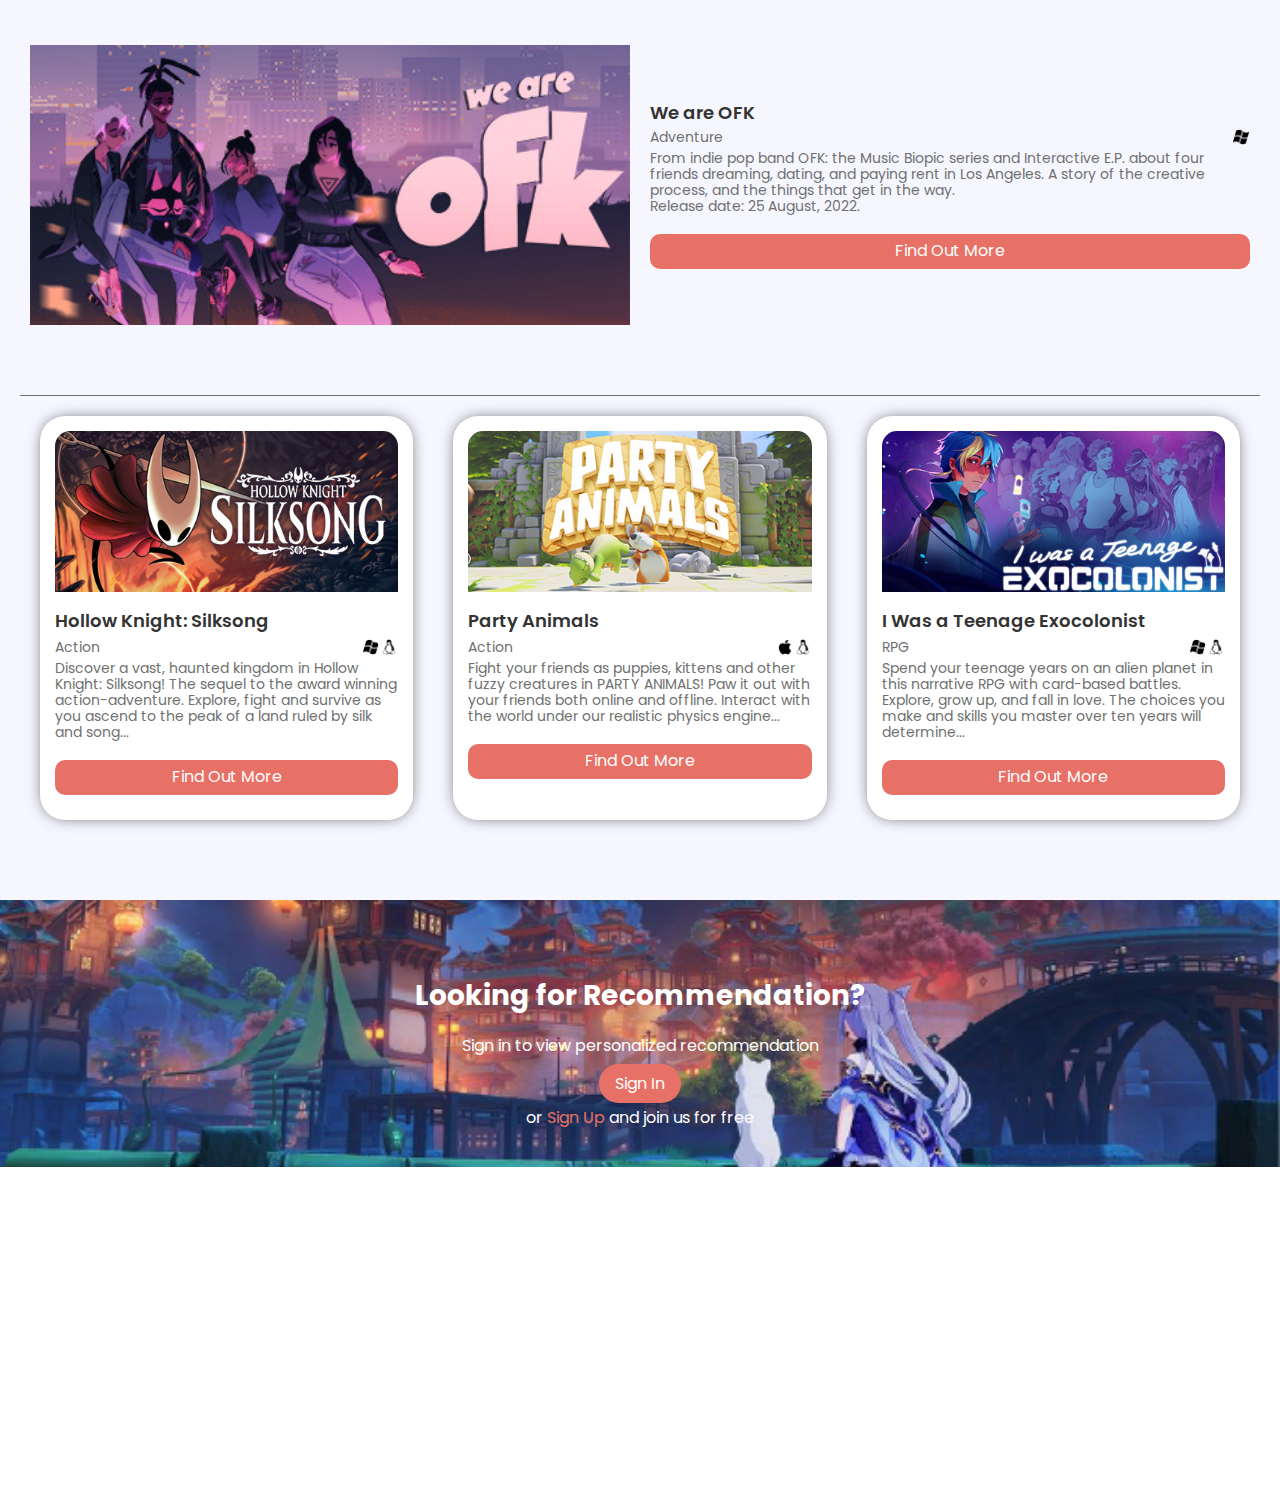
==== commit 43ecd3b4: "update html pages" ====
--- a/index.html
+++ b/index.html
@@ -723,7 +723,7 @@
         </div>
       </div>
       <div class="copyright">
-        <p>Copyright © 2022, Gamezone. All rights reserved</p>
+        <p>Copyright © 2023, Gamezone. All rights reserved</p>
         <div class="policy">
           <p><a href="#">Term of us</a></p>
           <p><a href="#">Privacy policy</a></p>
--- a/css/style.css
+++ b/css/style.css
@@ -1,3 +1,9 @@
+* {
+    margin: 0;
+    padding: 0;
+    box-sizing: border-box;
+  }
+
 /* apply styles to all images */  
 img {
     width: 100%;
@@ -409,7 +415,7 @@
     border-bottom: 2px solid #e77166;
     padding: 2px 5px;
     font-weight: 600;
-    transition: all 0.3 ease;
+    transition: all 0.3s ease;
 }
 
 .more a:hover{
@@ -418,7 +424,7 @@
 }
 
 .offer-slider {
-    padding-top: 20px 0 40px 0;
+    padding: 20px 0 40px 0;
 }
 
 /* index page free games section */
@@ -542,7 +548,7 @@
 .join .link {
     text-decoration: none;
     color: #e77166;
-    transition: all 0.3 ease;
+    transition: all 0.3s ease;
 }
 
 .join .link:hover{
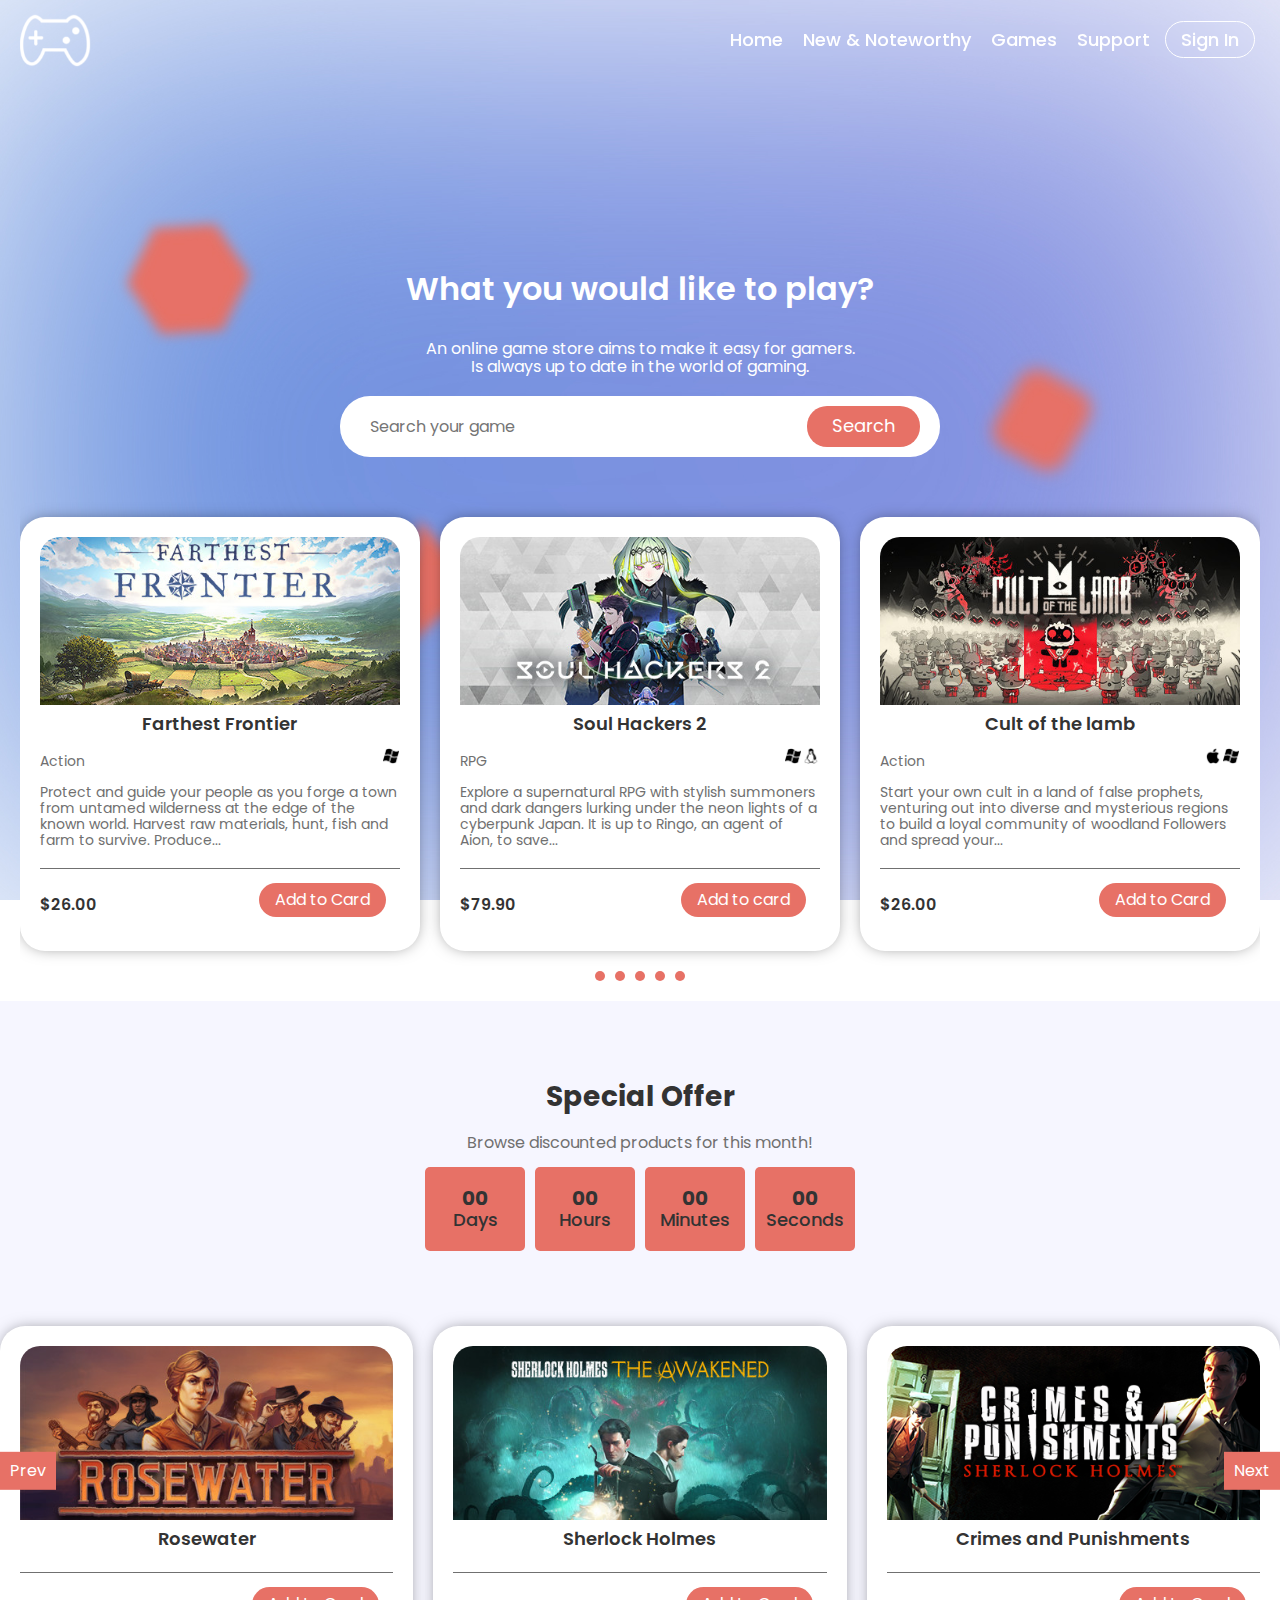
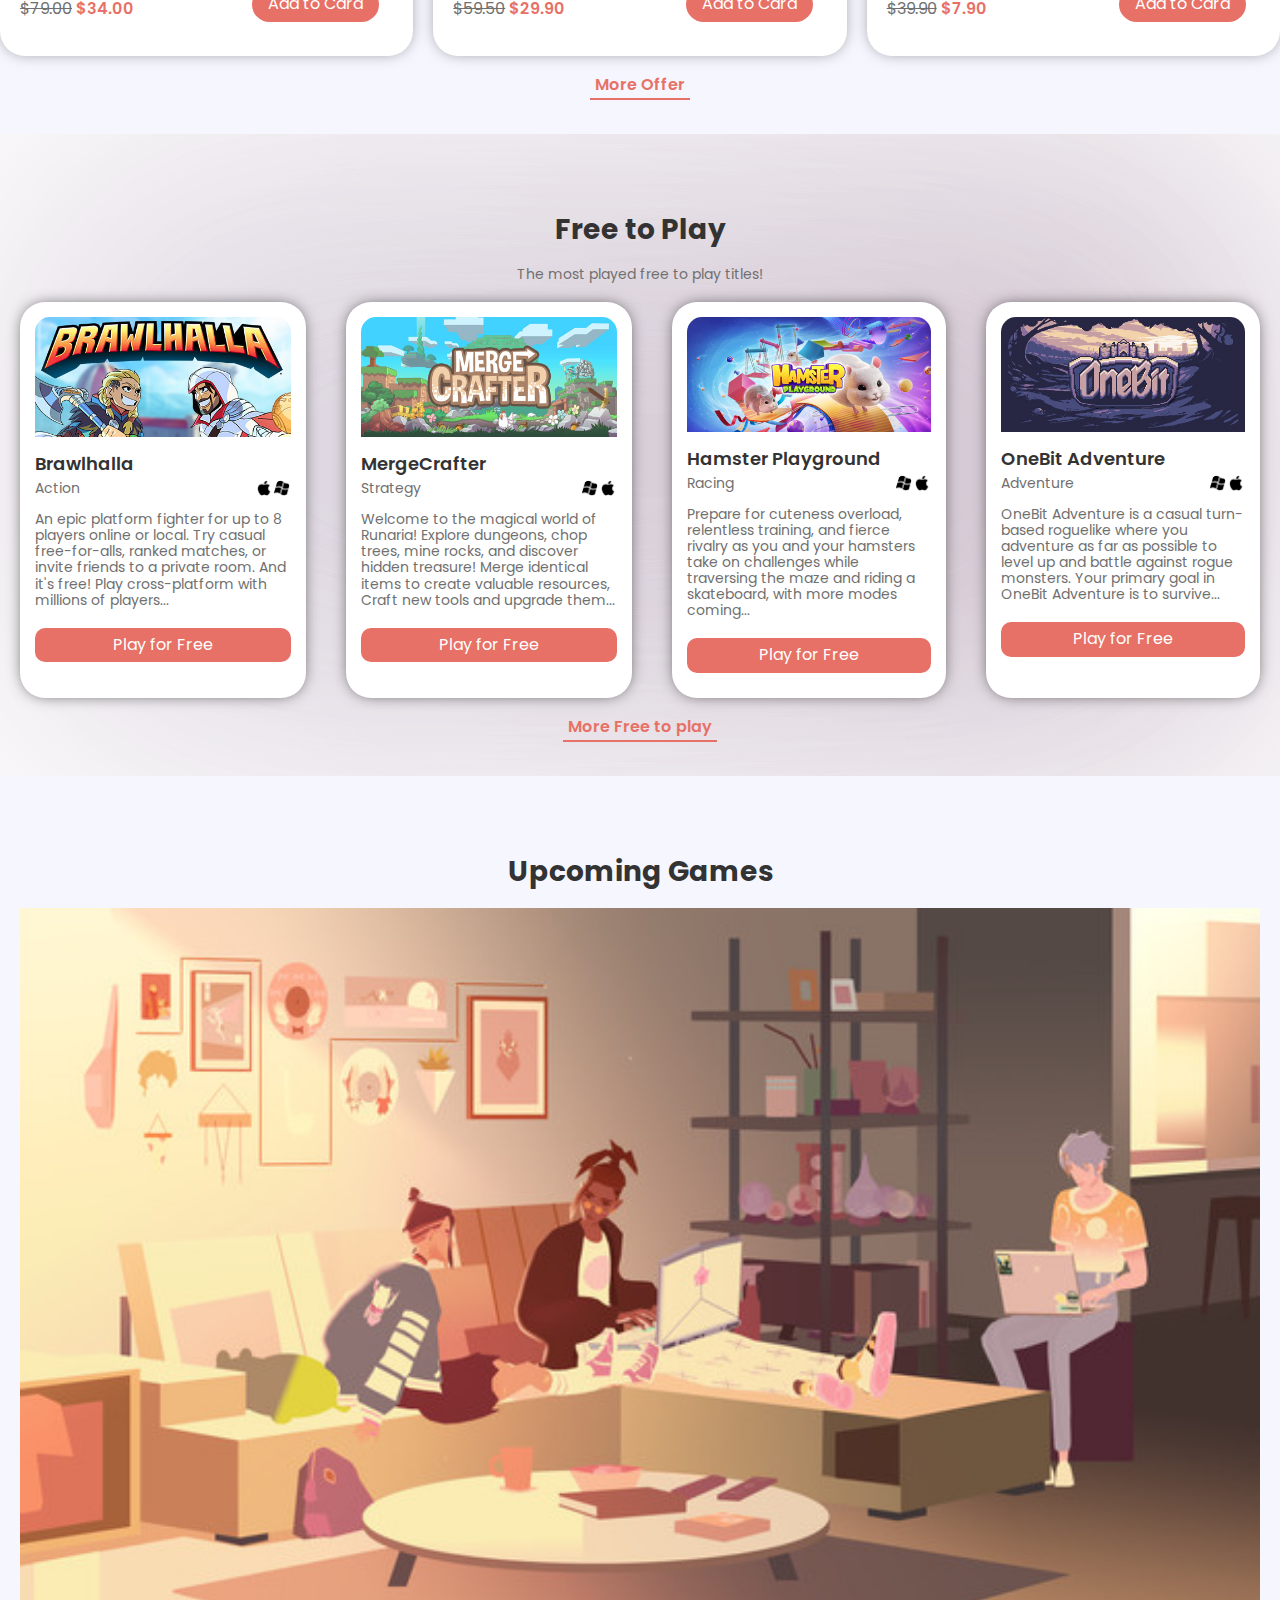
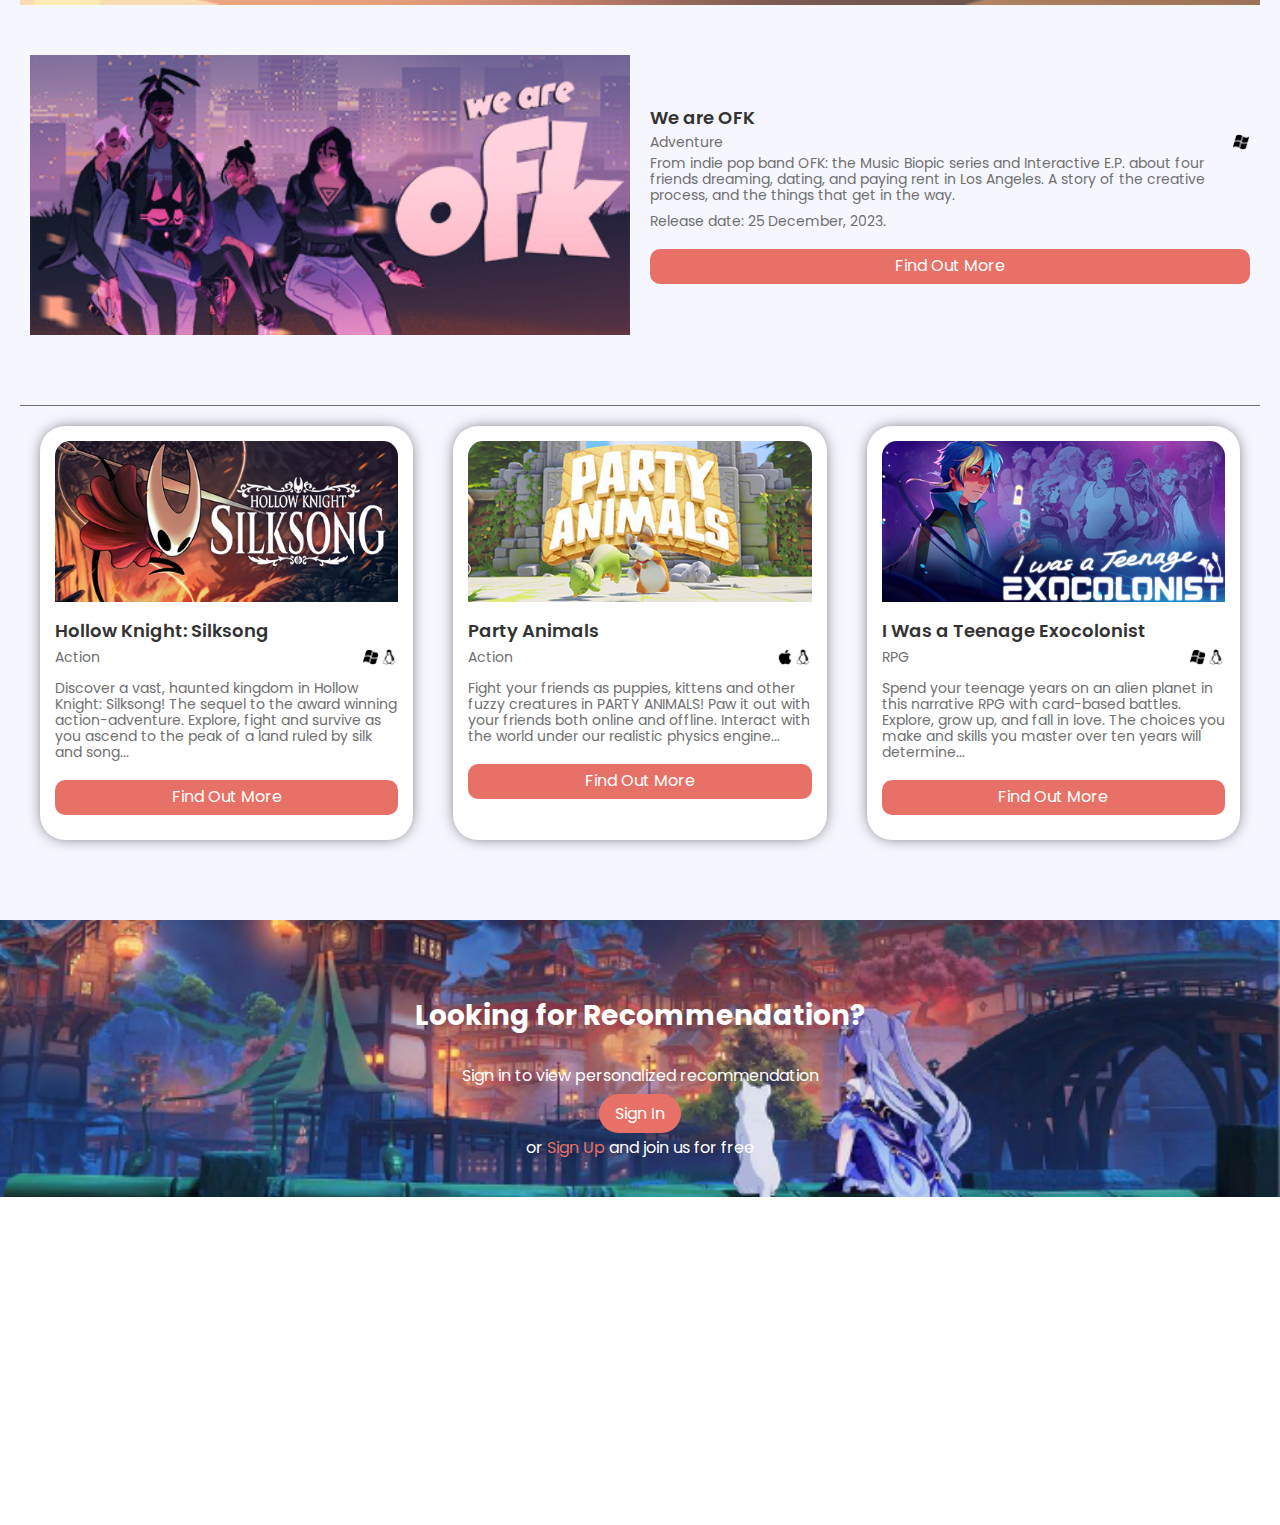
==== commit 2a092355: "update" ====
--- a/index.html
+++ b/index.html
@@ -577,7 +577,7 @@
               Angeles. A story of the creative process, and the things that get
               in the way.
             </p>
-            <p class="space">Release date: 25 August, 2022.</p>
+            <p class="space">Release date: 25 December, 2023.</p>
             <a href="#" class="action-btn">Find Out More</a>
           </div>
         </div>
--- a/css/style.css
+++ b/css/style.css
@@ -515,6 +515,10 @@
     padding: 0 10px;
 }
 
+.space {
+    margin-top: 10px;
+}
+
 .upcoming p {
     font-size: 14px;
 }
@@ -597,6 +601,10 @@
 .footer-nav {
     display: flex;
     justify-content: space-between;
+}
+
+.footer-nav h4{
+    margin-bottom: 10px;
 }
 
 .footer-nav ul li {
